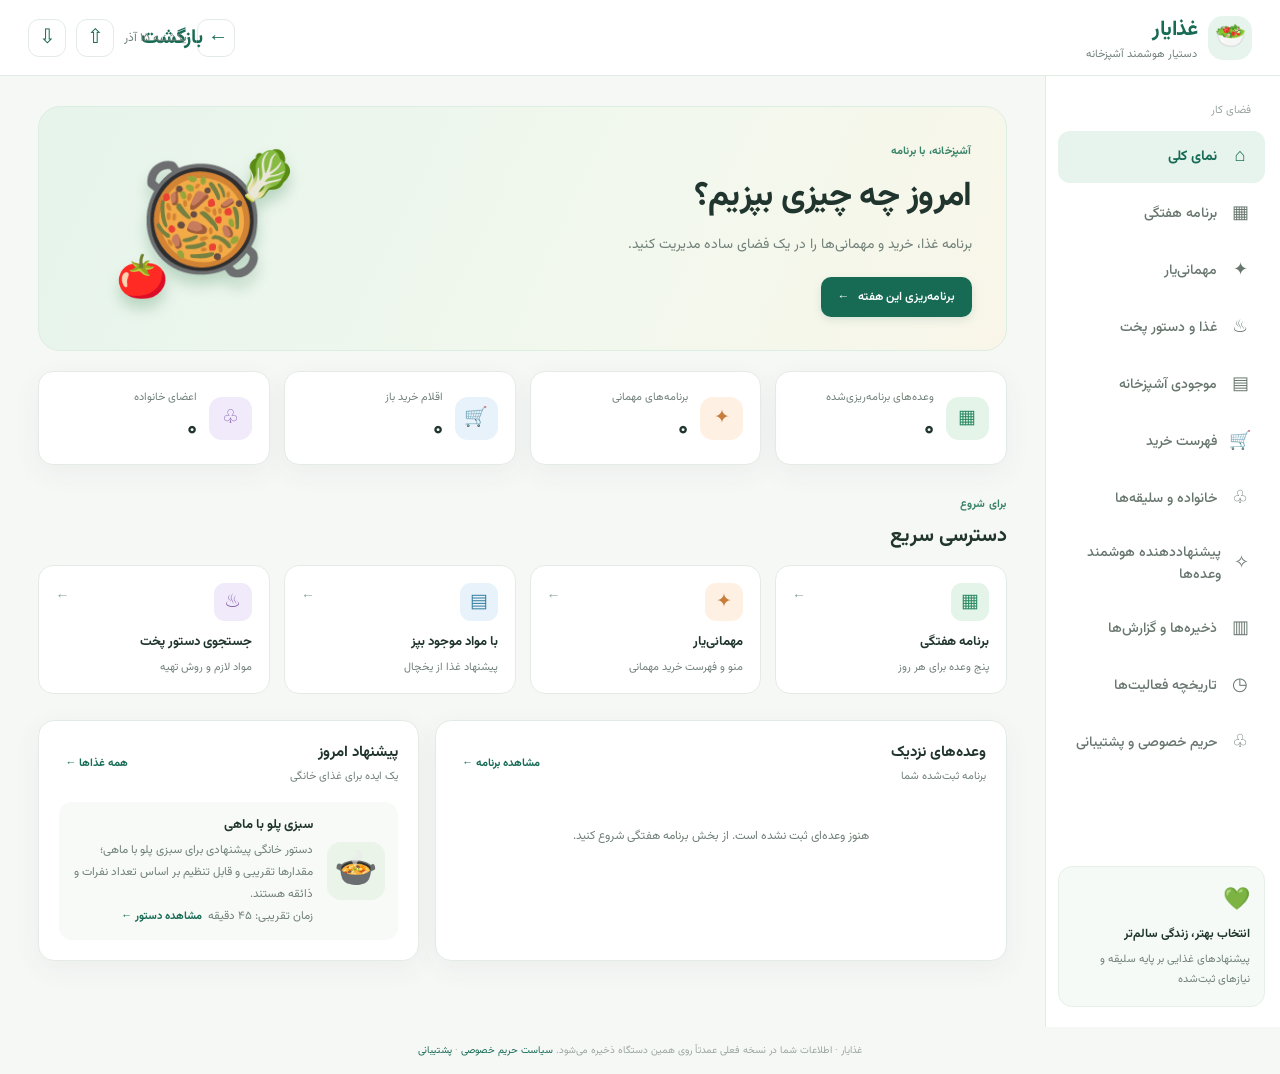
==== app/src/main/assets/www/index.html @ 35dca326 "Add files via upload" ====
<!doctype html>
<html lang="fa" dir="rtl">
<head>
<meta charset="utf-8"><meta name="viewport" content="width=device-width,initial-scale=1">
<meta name="theme-color" content="#176b55"><meta name="description" content="غذایار؛ برنامه‌ریزی غذا، خانواده و مهمانی">
<link rel="manifest" href="manifest.webmanifest"><link rel="icon" type="image/png" sizes="192x192" href="icon-192.png"><link rel="apple-touch-icon" href="apple-touch-icon.png"><link rel="stylesheet" href="src/styles.css">
<title>غذایار | دستیار برنامه‌ریزی غذا</title>
</head>
<body>
<header class="topbar"><a class="brand" href="#dashboard" aria-label="غذایار"><span class="brand-icon">🥗</span><span><b>غذایار</b><small>دستیار هوشمند آشپزخانه</small></span></a><div class="top-actions"><button class="icon-btn back-btn" id="appBackBtn" title="بازگشت" aria-label="بازگشت">← بازگشت</button><span id="todayLabel" class="today-label"></span><button class="icon-btn" id="backupBtn" title="پشتیبان‌گیری">⇧</button><button class="icon-btn" id="restoreBtn" title="بازیابی پشتیبان">⇩</button><input id="restoreFile" type="file" accept="application/json,.json" hidden></div></header>
<div class="app-shell"><aside class="sidebar"><div class="side-label">فضای کار</div><nav id="mainNav">
<button class="nav-item active" data-view="dashboard"><span>⌂</span> نمای کلی</button><button class="nav-item" data-view="weekly"><span>▦</span> برنامه هفتگی</button><button class="nav-item" data-view="party"><span>✦</span> مهمانی‌یار</button><button class="nav-item" data-view="recipes"><span>♨</span> غذا و دستور پخت</button><button class="nav-item" data-view="inventory"><span>▤</span> موجودی آشپزخانه</button><button class="nav-item" data-view="shopping"><span>🛒</span> فهرست خرید</button><button class="nav-item" data-view="family"><span>♧</span> خانواده و سلیقه‌ها</button><button class="nav-item" data-view="smartmenu"><span>✧</span> پیشنهاددهنده هوشمند وعده‌ها</button><button class="nav-item" data-view="reports"><span>▥</span> ذخیره‌ها و گزارش‌ها</button><button class="nav-item" data-view="history"><span>◷</span> تاریخچه فعالیت‌ها</button><button class="nav-item" data-view="privacy"><span>♧</span> حریم خصوصی و پشتیبانی</button>
</nav><div class="sidebar-note"><span>💚</span><b>انتخاب بهتر، زندگی سالم‌تر</b><small>پیشنهادهای غذایی بر پایه سلیقه و نیازهای ثبت‌شده</small></div></aside>
<main class="main-content">
<section class="view active" id="dashboard"><div class="hero"><div><span class="eyebrow">آشپزخانه، با برنامه</span><h1>امروز چه چیزی بپزیم؟</h1><p>برنامه غذا، خرید و مهمانی‌ها را در یک فضای ساده مدیریت کنید.</p><button class="primary-btn" data-goto="weekly">برنامه‌ریزی این هفته <span>←</span></button></div><div class="hero-art">🥘<span>🥬</span><i>🍅</i></div></div>
<div class="stats-grid"><article class="stat-card"><span class="stat-icon green">▦</span><div><small>وعده‌های برنامه‌ریزی‌شده</small><strong id="statMeals">۰</strong></div></article><article class="stat-card"><span class="stat-icon orange">✦</span><div><small>برنامه‌های مهمانی</small><strong id="statParties">۰</strong></div></article><article class="stat-card"><span class="stat-icon blue">🛒</span><div><small>اقلام خرید باز</small><strong id="statShopping">۰</strong></div></article><article class="stat-card"><span class="stat-icon purple">♧</span><div><small>اعضای خانواده</small><strong id="statFamily">۰</strong></div></article></div>
<div class="section-heading"><div><span class="eyebrow">برای شروع</span><h2>دسترسی سریع</h2></div></div><div class="quick-grid"><button class="quick-card" data-goto="weekly"><span class="quick-icon mint">▦</span><b>برنامه هفتگی</b><small>پنج وعده برای هر روز</small><span class="quick-arrow">←</span></button><button class="quick-card" data-goto="party"><span class="quick-icon peach">✦</span><b>مهمانی‌یار</b><small>منو و فهرست خرید مهمانی</small><span class="quick-arrow">←</span></button><button class="quick-card" data-goto="inventory"><span class="quick-icon sky">▤</span><b>با مواد موجود بپز</b><small>پیشنهاد غذا از یخچال</small><span class="quick-arrow">←</span></button><button class="quick-card" data-goto="recipes"><span class="quick-icon lavender">♨</span><b>جستجوی دستور پخت</b><small>مواد لازم و روش تهیه</small><span class="quick-arrow">←</span></button></div>
<div class="two-col"><div class="panel"><div class="panel-head"><div><h3>وعده‌های نزدیک</h3><small>برنامه ثبت‌شده شما</small></div><button class="text-btn" data-goto="weekly">مشاهده برنامه ←</button></div><div id="upcomingMeals" class="empty-state">هنوز وعده‌ای ثبت نشده است. از بخش برنامه هفتگی شروع کنید.</div></div><div class="panel"><div class="panel-head"><div><h3>پیشنهاد امروز</h3><small>یک ایده برای غذای خانگی</small></div><button class="text-btn" data-goto="recipes">همه غذاها ←</button></div><div id="dailySuggestion" class="suggestion-box"></div></div></div>
</section>
<section class="view" id="weekly"><div class="page-title"><div><span class="eyebrow">برنامه‌ریزی</span><h1>برنامه غذایی هفتگی</h1><p>برای هر روز، صبحانه، میان‌وعده‌ها، ناهار و شام را انتخاب کنید.</p></div><div class="title-actions"><button class="secondary-btn" id="weekToShoppingBtn">افزودن مواد برنامه به فهرست خرید</button><button class="secondary-btn" id="weekMissingToShoppingBtn">افزودن مواد کسری</button><button class="secondary-btn" id="copyWeekNextBtn">کپی به هفته بعد</button><button class="secondary-btn" id="shareWeekBtn">ارسال برنامه به خانواده</button><button class="secondary-btn danger-btn" id="clearWeekBtn">🗑️ حذف برنامه هفتگی</button><button class="primary-btn" id="saveWeekBtn">ذخیره برنامه</button></div></div><div class="toolbar"><label>هفته از تاریخ (شمسی) <input type="text" id="weekStart" inputmode="numeric" placeholder="۱۴۰۵/۰۸/۰۶"></label><label>پروفایل غذا <select id="weekProfile"><option value="all">همه اعضای خانواده</option></select></label><button class="secondary-btn" id="autoWeekBtn">برنامه‌ریزی این هفته ←</button><span class="hint">برای هر خانه روی «انتخاب غذا» بزنید.</span></div><div id="weekPlanner" class="week-grid"></div></section>
<section class="view" id="party"><div class="page-title"><div><span class="eyebrow">میزبانی بدون آشفتگی</span><h1>مهمانی‌یار</h1><p>جزئیات مهمانی را ثبت کنید، منو بسازید و فهرست خرید بگیرید.</p></div></div><div class="party-layout"><div class="panel form-panel"><h3>مشخصات مهمانی</h3><form id="partyForm" class="form-grid"><label>عنوان مهمانی<input id="partyName" placeholder="مثلاً دورهمی جمعه" required></label><label>تعداد مهمان<input id="guestCount" type="number" min="1" max="1000" value="8" required></label><label>تاریخ مهمانی (شمسی)<input id="partyDate" type="text" inputmode="numeric" placeholder="۱۴۰۵/۰۸/۰۶" required></label><label>وعده مهمانی<select id="partyMeal"><option>صبحانه</option><option>ناهار</option><option>شام</option><option>میان‌وعده</option></select></label><label>نوع مهمانی<select id="partyType"><option>خودمانی</option><option>رسمی</option><option>مراسم جشن</option><option>مراسم عزا</option><option>خانوادگی</option><option>مجلل و مفصل</option></select></label><label>سبک غذا<select id="partyStyle"><option>سنتی</option><option>رسمی</option><option>فست‌فودی</option><option>مجلل</option><option>ساده</option><option>حاضری</option><option>گیاهی</option></select></label><label>بودجه تقریبی (تومان)<input id="partyBudget" type="number" min="0" placeholder="اختیاری"></label><label>یادداشت یا محدودیت غذایی<select id="partyNotes"><option value="">بدون محدودیت خاص</option><option>حساسیت به مغزها</option><option>حساسیت به لبنیات</option><option>حساسیت به تخم‌مرغ</option><option>حساسیت به گلوتن</option><option>گیاه‌خواری</option><option>وگان</option><option>بدون گوشت قرمز</option><option>کم‌نمک / فشار خون</option><option>ملاحظات دیابت</option><option>غذای بدون تندی</option><option>محدودیت غذایی دیگر</option></select></label><div class="full-width form-actions"><button class="primary-btn" type="submit">ایجاد / به‌روزرسانی منو</button><button class="secondary-btn" type="button" id="clearPartyBtn">پاک‌کردن فرم</button></div></form><div class="guest-box"><div class="panel-head"><div><h3>غذاهای پیشنهادی</h3><small>پیشنهاد خودکار بر اساس تعداد، وعده، نوع و محدودیت مهمانی</small></div><button class="secondary-btn" type="button" id="suggestPartyMenuBtn">پیشنهاد منو</button></div><div id="partySuggestedMenu" class="suggestion-list">پس از ثبت مشخصات، منوی پیشنهادی را بسازید.</div><div class="panel-head"><div><h3>فهرست مهمان‌ها</h3><small>نام‌ها و یادداشت‌های مهمانان</small></div></div><form id="guestForm" class="inline-form guest-form"><input id="guestName" placeholder="نام مهمان" required><input id="guestNote" placeholder="یادداشت (اختیاری)"><select id="guestDiet" aria-label="محدودیت غذایی"><option value="">بدون محدودیت ثبت‌شده</option><option value="vegetarian">گیاه‌خوار</option><option value="vegan">وگان</option><option value="diabetes">دیابت / نیاز به کنترل قند</option><option value="low-salt">فشار خون / کم‌نمک</option><option value="dairy">حساسیت به لبنیات</option><option value="nuts">حساسیت به مغزها</option><option value="egg">حساسیت به تخم‌مرغ</option><option value="spicy">حساسیت به ادویه تند</option></select><button class="secondary-btn" type="submit">افزودن</button></form><div id="guestList" class="chip-list"></div><div id="guestDietWarnings" class="party-alerts" aria-live="polite"></div></div></div>
<div class="panel menu-panel"><div class="panel-head"><div><h3>منوی مهمانی</h3><small id="partyMenuSummary">ابتدا مشخصات مهمانی را ثبت کنید.</small></div><button class="secondary-btn" id="savePartyBtn">ذخیره مهمانی</button></div><div class="recipe-filters compact"><input id="partySearch" placeholder="جستجوی غذا..."><select id="partyCategory"><option value="all">همه دسته‌ها</option><option>غذای اصلی</option><option>صبحانه</option><option>سالاد و پیش‌غذا</option><option>دسر</option><option>نوشیدنی</option><option>میان‌وعده</option></select></div><div id="partyRecipeResults" class="mini-recipe-grid"></div><h3 class="subheading">غذاهای انتخاب‌شده</h3><div id="partyMenuList" class="selected-list empty-state">هنوز غذایی به منو اضافه نشده است.</div><div class="menu-actions"><button class="primary-btn" id="partyShoppingBtn">ساخت فهرست خرید</button><button class="secondary-btn" id="printPartyBtn">چاپ منو</button><button class="secondary-btn" id="sharePartyBtn">اشتراک‌گذاری / واتساپ</button><button class="secondary-btn" id="partyPrepPdfBtn">PDF تشریفات و زمان‌بندی</button></div></div></div><div class="party-extra-grid"><section class="panel"><div class="panel-head"><div><h3>پیش‌بینی مواد و هزینه</h3><small>مقدار مواد با تعداد مهمانان مقیاس می‌شود؛ برای برآورد هزینه، قیمت‌ها را در فهرست خرید وارد کنید.</small></div><button type="button" class="secondary-btn" id="refreshPartyEstimate">به‌روزرسانی</button></div><div id="partyEstimate" class="party-estimate"></div><p class="muted small-note">قیمت بازار به‌صورت خودکار دریافت نمی‌شود؛ جمع هزینه فقط از قیمت‌های ثبت‌شده در فهرست خرید محاسبه می‌شود.</p></section><section class="panel"><div class="panel-head"><div><h3>چک‌لیست ظروف و تدارکات</h3><small>تعداد پیشنهادی بر اساس تعداد مهمانان</small></div></div><div id="partyChecklist" class="party-checklist"></div><form id="partyTaskForm" class="inline-form"><input id="partyTaskName" placeholder="کار یا وسیله دیگر..."><input id="partyTaskWhen" placeholder="زمان (مثلاً روز قبل، ۱۸:۰۰)"><button class="secondary-btn" type="submit">افزودن کار</button></form><h4 class="timeline-title">زمان‌بندی آماده‌سازی</h4><div id="partyTimeline" class="party-checklist"></div></section></div><div class="panel"><div class="panel-head"><div><h3>مهمانی‌های ذخیره‌شده</h3><small>برای مرور مهمانی‌های قبلی</small></div></div><div id="savedParties" class="saved-list"></div></div></section>
<section class="view" id="recipes"><div class="page-title"><div><span class="eyebrow">کتابخانه غذاها</span><h1>غذا و دستور پخت</h1><p>غذا را جستجو کنید یا بر اساس سبک و نیاز غذایی فیلتر کنید.</p></div></div><div class="recipe-filters"><input id="recipeSearch" placeholder="نام غذا یا ماده اولیه..."><select id="recipeCategory"><option value="all">همه دسته‌ها</option><option>غذای اصلی</option><option>صبحانه</option><option>سالاد و پیش‌غذا</option><option>دسر</option><option>نوشیدنی</option><option>میان‌وعده</option></select><select id="dietFilter"><option value="all">همه نیازهای غذایی</option><option value="vegetarian">گیاه‌خواری</option><option value="vegan">وگان</option><option value="raw">خام‌خواری</option><option value="diabetes">مناسب‌تر برای دیابت*</option><option value="pressure">کم‌نمک*</option><option value="heart">قلب‌دوست*</option><option value="sport">ورزشکار</option><option value="organic">ارگانیک/خانگی</option></select><select id="timeFilter"><option value="all">هر زمان آماده‌سازی</option><option value="quick">زیر ۳۰ دقیقه</option><option value="medium">۳۰ تا ۶۰ دقیقه</option></select></div><p class="disclaimer">* این برچسب‌ها راهنمای عمومی‌اند، نه توصیه درمانی. ترکیبات و مقدار مصرف باید با نظر متخصص و شرایط فرد تطبیق داده شود.</p><div id="recipeGrid" class="recipe-grid"></div></section>
<section class="view" id="inventory"><div class="page-title"><div><span class="eyebrow">مواد در دسترس · کاهش دورریز</span><h1>موجودی آشپزخانه</h1><p>محل نگهداری، مقدار و تاریخ خرید و انقضا را ثبت کنید تا غذاهای مناسب بر اساس موجودی شما پیشنهاد شوند.</p></div></div><div id="inventoryExpiryAlerts" class="inventory-alerts" aria-live="polite"></div><div class="two-col inventory-layout"><div class="panel"><h3>ثبت ماده غذایی</h3><form id="inventoryForm" class="form-grid inventory-form"><label>نام ماده غذایی<input id="ingredientName" placeholder="مثلاً گوجه‌فرنگی" required></label><label>گروه<select id="ingredientGroup"><option>سبزیجات</option><option>حبوبات</option><option>لبنیات</option><option>پروتئین</option><option>غلات</option><option>میوه</option><option>چاشنی</option><option>سایر</option></select></label><label>محل نگهداری<select id="ingredientLocation"><option>یخچال</option><option>فریزر</option><option selected>کابینت و انباری</option></select></label><label>مقدار / واحد<input id="ingredientQty" placeholder="مثلاً ۵۰۰ گرم"></label><label>تاریخ خرید (اختیاری)<input id="ingredientPurchaseDate" type="text" inputmode="numeric" placeholder="۱۴۰۵/۰۸/۰۶" autocomplete="off"></label><label>تاریخ انقضا (اختیاری)<input id="ingredientExpiryDate" type="text" inputmode="numeric" placeholder="۱۴۰۵/۰۸/۰۶" autocomplete="off"></label><div class="full-width form-actions"><button class="primary-btn" type="submit">افزودن به موجودی</button></div></form><div class="quick-add-wrap inventory-quick-add"><b>افزودن سریع مواد پرمصرف</b><p class="muted">برای ثبت اقلام رایج، فقط یک بار لمس کنید.</p><div id="inventoryQuickAdd" class="quick-add-list"><button type="button" data-inventory-quick="پیاز">🧅 پیاز</button><button type="button" data-inventory-quick="سیب‌زمینی">🥔 سیب‌زمینی</button><button type="button" data-inventory-quick="برنج">🍚 برنج</button><button type="button" data-inventory-quick="روغن">🫒 روغن</button><button type="button" data-inventory-quick="نمک">🧂 نمک</button><button type="button" data-inventory-quick="تخم‌مرغ">🥚 تخم‌مرغ</button><button type="button" data-inventory-quick="شیر">🥛 شیر</button><button type="button" data-inventory-quick="زعفران">🌼 زعفران</button></div></div><div id="inventoryList" class="inventory-list"></div></div><div class="panel"><div class="panel-head"><div><h3>غذاهای قابل تهیه</h3><small>درصد تطابق بر اساس مواد ثبت‌شده در موجودی</small></div></div><button id="suggestFromInventory" class="secondary-btn full-button">پیدا کردن غذاهای پیشنهادی</button><div id="inventorySuggestions" class="suggestion-list empty-state">مواد موجود را ثبت کنید و دکمه بالا را بزنید تا غذاهای قابل تهیه و مواد کسری نمایش داده شوند.</div></div></div></section><section class="view" id="shopping"><div class="page-title"><div><span class="eyebrow">خرید هوشمند</span><h1>فهرست خرید</h1><p>اقلام موردنیاز را ثبت، تیک بزنید یا از برنامه و مهمانی به این فهرست اضافه کنید.</p></div><div class="title-actions"><button class="secondary-btn" id="exportShoppingBtn">خروجی CSV</button><button class="secondary-btn" id="copyShoppingBtn">کپی متن فهرست</button><button class="secondary-btn" id="shareShoppingBtn">ارسال / اشتراک‌گذاری</button><button class="secondary-btn" id="clearCheckedBtn">حذف خریدشده‌ها</button><button class="primary-btn" id="printShoppingBtn">فهرست خرید برای چاپ</button></div></div><div class="panel"><form id="shoppingForm" class="shopping-add"><input id="shoppingItem" placeholder="نام قلم خرید" required><input id="shoppingQty" placeholder="مقدار پیشنهادی / دلخواه"><select id="shoppingCategory"><option value="auto">دسته‌بندی خودکار</option><option value="میوه‌جات و صیفی‌جات">🥦 میوه‌جات و صیفی‌جات</option><option value="پروتئینی و گوشت">🥩 پروتئینی و گوشت</option><option value="خواربار و حبوبات">🌾 خواربار و حبوبات</option><option value="لبنیات و سوپرمارکتی">🥛 لبنیات و سوپرمارکتی</option><option value="ادویه‌جات و معطرات">👑 ادویه‌جات و معطرات</option><option value="نان و شیرینی">نان و شیرینی</option><option value="سایر">سایر</option></select><input id="shoppingPrice" type="number" min="0" step="1000" inputmode="numeric" placeholder="هزینه تقریبی (تومان)"><button class="primary-btn" type="submit">افزودن به فهرست</button></form><div class="quick-add-wrap"><b>افزودن سریع اقلام پرمصرف</b><p class="muted">مقدارهای پیشنهادی تقریبی و بر اساس تعداد اعضای ثبت‌شده خانواده‌اند؛ قبل از خرید قابل ویرایش هستند.</p><div id="quickEssentials" class="quick-add-list"><button type="button" data-quick-item="نان">➕ نان</button><button type="button" data-quick-item="شیر">➕ شیر</button><button type="button" data-quick-item="تخم‌مرغ">➕ تخم‌مرغ</button><button type="button" data-quick-item="پیاز">➕ پیاز</button><button type="button" data-quick-item="سیب‌زمینی">➕ سیب‌زمینی</button><button type="button" data-quick-item="رب گوجه‌فرنگی">➕ رب گوجه</button><button type="button" data-quick-item="زعفران زر گل سپهران">➕ زعفران</button></div></div><div class="shopping-filters"><label>دسته‌بندی<select id="shoppingCategoryFilter"><option value="all">همه دسته‌ها</option><option value="میوه‌جات و صیفی‌جات">میوه‌جات و صیفی‌جات</option><option value="پروتئینی و گوشت">پروتئینی و گوشت</option><option value="خواربار و حبوبات">خواربار و حبوبات</option><option value="لبنیات و سوپرمارکتی">لبنیات و سوپرمارکتی</option><option value="ادویه‌جات و معطرات">ادویه‌جات و معطرات</option><option value="نان و شیرینی">نان و شیرینی</option><option value="سایر">سایر</option></select></label><label>منبع افزودن<select id="shoppingSourceFilter"><option value="all">همه منابع</option><option value="weekly">برنامه هفتگی</option><option value="party">مهمانی‌یار</option><option value="manual">دستی</option><option value="recipe">دستور پخت</option><option value="quick">افزودن سریع</option></select></label></div><div class="shopping-progress"><span id="shoppingProgressText">۰ از ۰ قلم خریداری شده</span><div class="progress-track"><div id="shoppingProgressBar"></div></div></div><div class="shopping-cost-summary">مجموع هزینه تقریبی: <strong id="shoppingTotalCost">۰ تومان</strong><small>هزینه هر قلم را می‌توانید در خود فهرست وارد یا اصلاح کنید.</small></div><div id="shoppingList" class="shopping-list empty-state">فهرست خرید شما خالی است.</div></div></section>
<section class="view" id="family"><div class="page-title"><div><span class="eyebrow">پیشنهاد متناسب با اعضا</span><h1>خانواده و سلیقه‌ها</h1><p>اعضای خانواده، سن، جنسیت، نیازهای غذایی و غذاهای موردعلاقه را ثبت کنید.</p></div><button class="primary-btn" data-goto="smartmenu">✧ پیشنهاددهنده هوشمند وعده‌ها</button></div><div class="two-col"><div class="panel"><h3>افزودن عضو خانواده</h3><form id="familyForm" class="form-grid"><label>نام عضو<input id="memberName" required placeholder="نام"></label><label>سن (سال)<input id="memberAge" type="number" min="0" max="120" required></label><label>جنسیت<select id="memberGender"><option>ترجیح می‌دهم نگویم</option><option>خانم</option><option>آقا</option><option>دیگر</option></select></label><label>وضعیت سلامت<select id="memberHealth"><option>عادی</option><option>دیابت</option><option>فشار خون بالا</option><option>بیماری قلبی</option><option>سالمند</option><option>نیازمند رژیم خاص</option></select></label><label>الگوی غذایی<select id="memberDiet"><option value="all">همه‌چیزخوار</option><option value="vegetarian">گیاه‌خوار</option><option value="vegan">وگان</option><option value="raw">خام‌خوار</option><option value="low-salt">کم‌نمک</option></select></label><label>سطح فعالیت<select id="memberActivity"><option>معمولی</option><option>کم‌تحرک</option><option>ورزشکار</option></select></label><label>هدف تغذیه‌ای / رژیمی<select id="memberGoal"><option value="maintain">تثبیت وزن و حفظ سلامت عمومی</option><option value="gain">افزایش وزن / عضله‌سازی</option><option value="loss">کاهش وزن / چربی‌سوزی</option><option value="glucose">کنترل قند خون / انسولین</option><option value="plant">الگوی گیاهی متنوع</option></select></label><label>طبع و مزاج‌شناسی<select id="memberTemperament"><option value="unspecified">مشخص نشده</option><option>گرم و خشک (صفراوی)</option><option>گرم و تر (دموی)</option><option>سرد و تر (بلغمی)</option><option>سرد و خشک (سوداوی)</option></select></label><label class="full-width">ترجیح بافت و سبک غذا<select id="memberTexture"><option value="any">همه سبک‌ها</option><option>برنجی و نانی سنتی (خورشت‌ها، پلوها، کباب‌ها)</option><option>سوپ‌ها، آش‌ها و غذاهای آبکی/پوتی</option><option>فست‌فودهای خانگی و سالم</option><option>غذاهای سبک، سالادها و پیش‌غذاهای سرد</option><option>خوراک‌های بخارپز و کم‌روغن</option></select></label><label class="full-width">وعده محبوب روزانه<select id="memberFavoriteMeal"><option value="any">بدون ترجیح مشخص</option><option>صبحانه مفصل</option><option>ناهار گرم</option><option>شام سبک</option><option>میان‌وعده و مقوی‌جات عصرانه</option></select></label><label class="full-width">غذاهای موردعلاقه<input id="memberLikes" placeholder="مثلاً عدس‌پلو، سوپ، سالاد (با ویرگول جدا کنید)"></label><label class="full-width">حساسیت یا غذاهای نامطلوب<input id="memberAvoid" placeholder="مثلاً بادام‌زمینی، قارچ"></label><div class="full-width"><button class="primary-btn" type="submit">ذخیره عضو خانواده</button></div></form></div><div class="panel"><div class="panel-head"><div><h3>اعضای ثبت‌شده</h3><small>اطلاعات فقط روی همین دستگاه ذخیره می‌شود.</small></div></div><div id="familyList" class="family-list empty-state">هنوز عضوی ثبت نشده است.</div></div></div><div class="panel health-note"><b>یادآوری سلامت</b><p>پیشنهادها عمومی‌اند و جایگزین نظر پزشک یا متخصص تغذیه نیستند. برای کودکان، سالمندان و افراد مبتلا به دیابت، فشار خون یا بیماری قلبی، محدودیت‌ها و مقدار غذا باید با شرایط فردی و توصیه درمانگر هماهنگ شود. «طبع» در این برنامه یک ترجیح سنتی است و معیار پزشکی اثبات‌شده محسوب نمی‌شود.</p></div></section>
<section class="view" id="smartmenu"><div class="page-title"><div><span class="eyebrow">Smart Menu Recommendations</span><h1>پیشنهاددهنده هوشمند وعده‌ها</h1><p>پیشنهادهای اولیه بر پایه سن، هدف، سلیقه، سبک غذا و وضعیت ثبت‌شده اعضای خانواده.</p></div></div><div class="panel"><div class="form-grid"><label>عضو خانواده<select id="smartMember"><option value="all">همه اعضای خانواده</option></select></label><label>نوع پیشنهاد<select id="smartAudience"><option value="personal">متناسب با عضو انتخاب‌شده</option><option value="child">کودکان و دانش‌آموزان</option><option value="elderly">سالمندان</option><option value="health">غذاهای سبک و کم‌نمک</option><option value="sport">ورزشکاران و پروتئین بیشتر</option></select></label><div class="full-width"><button id="generateSmartMenu" class="primary-btn">ساخت پیشنهادها</button></div></div></div><div id="smartMenuResults" class="panel suggestion-list"><p class="muted">یک عضو خانواده انتخاب کنید یا نوع پیشنهاد را تغییر دهید.</p></div><div id="smartMenuNotes" class="panel health-note"><b>نکته ایمنی</b><p>این پیشنهاددهنده تشخیص یا درمان ارائه نمی‌کند. برای رژیم درمانی، حساسیت غذایی یا بیماری زمینه‌ای، دستور پزشک/متخصص تغذیه را مقدم بدانید.</p></div></section>
<section class="view" id="reports"><div class="page-title"><div><span class="eyebrow">آرشیو شخصی</span><h1>ذخیره‌ها و گزارش‌ها</h1><p>برنامه‌ها، مهمانی‌ها و فهرست‌های قبلی را بر اساس تاریخ مرور کنید.</p></div><div class="title-actions"><button class="secondary-btn" id="refreshReportsBtn">به‌روزرسانی گزارش</button><button class="secondary-btn" id="exportAllBtn">خروجی اطلاعات CSV</button></div></div><div class="toolbar"><label>از تاریخ شمسی <input id="reportFrom" type="text" inputmode="numeric" placeholder="۱۴۰۵/۰۸/۰۶" aria-label="از تاریخ شمسی"></label><label>تا تاریخ شمسی <input id="reportTo" type="text" inputmode="numeric" placeholder="۱۴۰۵/۰۸/۳۰" aria-label="تا تاریخ شمسی"></label><label>نوع گزارش<select id="reportType"><option value="all">همه موارد</option><option value="party">مهمانی‌ها</option><option value="week">برنامه‌های هفتگی</option><option value="shopping">فهرست خرید</option></select></label><button class="primary-btn" id="applyReportFilter">اعمال فیلتر</button></div><div class="stats-grid report-stats"><article class="stat-card"><span class="stat-icon orange">✦</span><div><small>مهمانی‌های ذخیره‌شده</small><strong id="reportPartyCount">۰</strong></div></article><article class="stat-card"><span class="stat-icon green">▦</span><div><small>برنامه‌های هفتگی</small><strong id="reportWeekCount">۰</strong></div></article><article class="stat-card"><span class="stat-icon blue">🛒</span><div><small>اقلام فهرست خرید</small><strong id="reportShoppingCount">۰</strong></div></article></div><div id="reportResults" class="report-results"></div></section>
<section class="view" id="history"><div class="page-title"><div><span class="eyebrow">آرشیو فعالیت‌ها</span><h1>تاریخچه فعالیت‌ها</h1><p>برنامه‌های هفتگی ذخیره‌شده، سوابق مهمانی‌ها و خلاصه تغذیه خانواده را مرور کنید.</p></div><button class="secondary-btn" id="refreshHistoryBtn">به‌روزرسانی تاریخچه</button></div>
<div class="panel history-panel"><div class="panel-head"><div><h2>📦 آرشیو برنامه‌های هفتگی</h2><small>تاریخ شمسی، تعداد وعده‌ها، مشاهده جزئیات، بازیابی، ویرایش یا حذف</small></div><span class="history-count" id="historyWeekCount">۰ برنامه</span></div><div id="historyWeekArchive" class="history-list"></div></div>
<div class="panel history-panel"><div class="panel-head"><div><h2>🎉 آرشیو تاریخچه مهمانی‌ها</h2><small>جستجو بر اساس عنوان یا تاریخ و فیلتر نوع مهمانی</small></div><span class="history-count" id="historyPartyCount">۰ مهمانی</span></div><div class="toolbar history-filters"><label>جستجوی عنوان یا تاریخ شمسی<input id="historyPartySearch" placeholder="مثلاً ۱۰/۱۰/۱۴۰۴ یا تولد"></label><label>نوع مهمانی<select id="historyPartyType"><option value="all">همه انواع</option><option>خودمانی</option><option>رسمی</option><option>مراسم جشن</option><option>مراسم عزا</option><option>خانوادگی</option><option>مجلل و مفصل</option></select></label></div><div id="historyPartyArchive" class="history-list"></div></div>
<div class="panel history-panel"><div class="panel-head"><div><h2>📊 خلاصه تغذیه ماهانه</h2><small id="nutritionPeriodLabel">بر اساس برنامه‌ها و مهمانی‌های ثبت‌شده در ماه گذشته</small></div><button class="secondary-btn" id="refreshNutritionBtn">محاسبه مجدد</button></div><div id="monthlyNutritionSummary" class="nutrition-summary"></div><p class="muted small-note">این آمار فقط از اطلاعات ثبت‌شده در برنامه و رسپی‌ها محاسبه می‌شود؛ نشانگر «سالم» یا «ارگانیک» فقط در صورت وجود برچسب یا نشانه روشن در داده‌ها شمارش می‌شود و تأیید آزمایشگاهی نیست.</p></div></section>
<section class="view" id="privacy"><div class="page-title"><div><span class="eyebrow">شفافیت و پشتیبانی</span><h1>حریم خصوصی و پشتیبانی غذایار</h1><p>اطلاعات و شیوه تماس با تیم پشتیبانی</p></div></div><div class="panel privacy-document"><div class="privacy-updated">آخرین به‌روزرسانی: ۶ آبان ۱۴۰۵</div><h2>سیاست حریم خصوصی</h2><p>غذایار برای برنامه‌ریزی غذا، مدیریت آشپزخانه، فهرست خرید و سازمان‌دهی مهمانی‌ها طراحی شده است. حفظ حریم خصوصی کاربران برای ما اهمیت دارد.</p><h3>۱. اطلاعات ذخیره‌شده</h3><p>در نسخه فعلی، اطلاعاتی که وارد می‌کنید مانند برنامه‌های غذایی، فهرست خرید، اطلاعات خانواده و مهمانی‌ها عمدتاً در حافظه محلی مرورگر یا فضای ذخیره‌سازی برنامه روی همان دستگاه نگهداری می‌شوند. حذف داده‌های برنامه یا پاک‌کردن فضای ذخیره‌سازی دستگاه ممکن است باعث از دست رفتن این اطلاعات شود؛ بنابراین از قابلیت پشتیبان‌گیری استفاده کنید.</p><h3>۲. جمع‌آوری و ارسال اطلاعات</h3><p>این نسخه به‌طور پیش‌فرض برای ذخیره‌سازی محلی به حساب کاربری یا سرور ابری نیاز ندارد. اگر خودتان اطلاعات را از طریق قابلیت اشتراک‌گذاری ارسال کنید، محتوای انتخاب‌شده به برنامه‌ای که انتخاب می‌کنید منتقل می‌شود و تابع سیاست حریم خصوصی همان سرویس خواهد بود.</p><h3>۳. اطلاعات حساس و توصیه‌های غذایی</h3><p>در صورت ثبت ترجیحات یا محدودیت‌های غذایی اعضای خانواده، این اطلاعات را با دقت نگهداری کنید و در دستگاه‌های مشترک از دسترسی افراد غیرمجاز جلوگیری کنید. پیشنهادهای غذایی برنامه جایگزین توصیه پزشک یا متخصص تغذیه نیستند.</p><h3>۴. امنیت و پشتیبان‌گیری</h3><p>مسئولیت محافظت از دستگاه و نگهداری امن فایل‌های پشتیبان بر عهده کاربر است. پیش از اشتراک‌گذاری گزارش، اطلاعات شخصی موجود در آن را بررسی کنید.</p><h3>۵. تغییرات سیاست</h3><p>با اضافه‌شدن امکاناتی مانند حساب کاربری، همگام‌سازی ابری یا پرداخت، این سیاست به‌روزرسانی می‌شود و نحوه استفاده از داده‌ها و سرویس‌های مرتبط توضیح داده خواهد شد.</p><h2>تماس با پشتیبانی</h2><p>برای گزارش خطا، پیشنهاد یا پرسش درباره غذایار با ایمیل زیر تماس بگیرید:</p><p class="support-email"><a href="mailto:esmlotfi@gmail.com">esmlotfi@gmail.com</a></p><p class="muted">لطفاً در ایمیل خود نسخه برنامه، مدل دستگاه و شرح مشکل را بنویسید. از ارسال اطلاعات شخصی غیرضروری خودداری کنید.</p></div></section>
</main></div><div id="toast" class="toast" role="status" aria-live="polite"></div><dialog id="recipeDialog" class="recipe-dialog"><button class="dialog-close" id="closeRecipeDialog" aria-label="بستن">×</button><div id="recipeDialogContent"></div></dialog><footer>غذایار · اطلاعات شما در نسخه فعلی عمدتاً روی همین دستگاه ذخیره می‌شود. <a href="#privacy" id="footerPrivacyLink">سیاست حریم خصوصی</a> · <a href="mailto:esmlotfi@gmail.com">پشتیبانی</a></footer><script src="src/app.js"></script>
</body></html>
---- app/src/main/assets/www/src/styles.css ----
@import url('https://fonts.googleapis.com/css2?family=Vazirmatn:wght@400;500;600;700;800&display=swap');
:root{--green:#176b55;--green-dark:#105441;--green-soft:#e6f4ed;--ink:#20352e;--muted:#718079;--line:#e4ebe6;--bg:#f6f8f6;--white:#fff;--orange:#c67a32;--shadow:0 8px 28px rgba(32,67,51,.055)}.complementary-note{border:1px solid #e8d7a8;background:#fff9e9;border-radius:11px;padding:13px;margin-top:12px;color:#705a2e}.complementary-note p{font-size:11px;line-height:2;margin:7px 0 0}.suggestion-list>h3{margin:0 0 8px}.suggestion-list>.muted{font-size:11px;line-height:1.9}
*{box-sizing:border-box}body{margin:0;background:var(--bg);color:var(--ink);font-family:Vazirmatn,Tahoma,sans-serif;font-size:14px}button,input,select,textarea{font:inherit}button{cursor:pointer}button:focus-visible,input:focus-visible,select:focus-visible{outline:3px solid #a7d8bf;outline-offset:2px}.topbar{height:76px;background:#fff;border-bottom:1px solid var(--line);display:flex;align-items:center;justify-content:space-between;padding:0 28px;position:sticky;top:0;z-index:10}.brand{display:flex;align-items:center;gap:11px;color:inherit;text-decoration:none}.brand-icon{display:grid;place-items:center;width:44px;height:44px;border-radius:15px;background:var(--green-soft);font-size:25px}.brand b{display:block;font-size:21px;color:var(--green);letter-spacing:-.5px}.brand small{display:block;color:var(--muted);font-size:11px}.top-actions{display:flex;align-items:center;gap:10px}.today-label{color:var(--muted);font-size:12px}.icon-btn{border:1px solid var(--line);background:#fff;border-radius:11px;width:38px;height:38px;color:var(--green);font-size:20px}.app-shell{display:grid;grid-template-columns:235px minmax(0,1fr);max-width:1600px;margin:auto;min-height:calc(100vh - 120px)}.sidebar{padding:26px 15px 20px 12px;border-left:1px solid var(--line);background:#fff;display:flex;flex-direction:column}.side-label{font-size:11px;color:#9aa69f;padding:0 14px 12px}.sidebar nav{display:grid;gap:5px}.nav-item{display:flex;align-items:center;gap:12px;border:0;background:transparent;color:#68776f;text-align:right;padding:12px 14px;border-radius:12px;font-weight:500;transition:.15s}.nav-item span{width:22px;text-align:center;font-size:18px}.nav-item:hover{background:#f4f8f5;color:var(--green)}.nav-item.active{background:var(--green-soft);color:var(--green);font-weight:700}.sidebar-note{margin-top:auto;padding:16px 14px;background:#f5faf6;border:1px solid #e5f0e8;border-radius:14px;display:grid;gap:7px}.sidebar-note>span{font-size:22px}.sidebar-note b{font-size:12px}.sidebar-note small{color:var(--muted);font-size:11px;line-height:1.8}.main-content{padding:30px clamp(16px,3vw,42px);min-width:0}.view{display:none;animation:fade .2s ease}.view.active{display:block}@keyframes fade{from{opacity:.5;transform:translateY(3px)}to{opacity:1;transform:none}}.hero{min-height:245px;background:linear-gradient(115deg,#e6f4eb,#f2f8ee 60%,#f9f6e9);border:1px solid #dceee1;border-radius:22px;padding:30px 34px;display:flex;justify-content:space-between;align-items:center;overflow:hidden;position:relative}.eyebrow{font-size:11px;font-weight:700;color:#398469;letter-spacing:.2px}.hero h1{font-size:clamp(25px,3vw,34px);margin:8px 0 9px;letter-spacing:-.7px}.hero p,.page-title p{color:var(--muted);margin:0 0 19px;line-height:1.9}.hero-art{font-size:105px;position:relative;margin-left:7%;filter:drop-shadow(0 10px 7px #bad5c2)}.hero-art span{font-size:48px;position:absolute;top:-4px;right:-30px}.hero-art i{font-style:normal;font-size:42px;position:absolute;bottom:-3px;left:-20px}.primary-btn,.secondary-btn{border-radius:10px;padding:10px 16px;border:1px solid transparent;font-weight:600;font-size:12px;display:inline-flex;gap:8px;align-items:center;justify-content:center;white-space:nowrap}.primary-btn{background:var(--green);color:#fff;box-shadow:0 3px 8px #176b5522}.primary-btn:hover{background:var(--green-dark)}.secondary-btn{background:#fff;border-color:#dce7df;color:var(--green)}.secondary-btn:hover{background:#f3f8f4}.text-btn{border:0;background:transparent;color:var(--green);font-size:11px;font-weight:700}.stats-grid{display:grid;grid-template-columns:repeat(4,minmax(0,1fr));gap:14px;margin:20px 0 28px}.stat-card{background:#fff;border:1px solid var(--line);border-radius:15px;padding:17px;display:flex;align-items:center;gap:12px;box-shadow:var(--shadow)}.stat-icon{width:43px;height:43px;border-radius:13px;display:grid;place-items:center;font-size:19px;flex-shrink:0}.green,.mint{background:#e4f4e9;color:#2b8a62}.orange,.peach{background:#fff0e4;color:#c87d3a}.blue,.sky{background:#e7f2fa;color:#3b82a3}.purple,.lavender{background:#f0eafa;color:#8662af}.stat-card small{display:block;font-size:11px;color:var(--muted);margin-bottom:5px}.stat-card strong{font-size:23px}.section-heading{display:flex;align-items:end;justify-content:space-between;margin:0 0 13px}.section-heading h2{font-size:20px;margin:5px 0 0}.quick-grid{display:grid;grid-template-columns:repeat(4,minmax(0,1fr));gap:14px;margin-bottom:26px}.quick-card{position:relative;text-align:right;background:#fff;border:1px solid var(--line);border-radius:15px;padding:17px;display:grid;gap:7px;color:var(--ink);transition:.18s}.quick-card:hover{transform:translateY(-2px);box-shadow:var(--shadow);border-color:#c6e2d1}.quick-icon{width:38px;height:38px;display:grid;place-items:center;border-radius:11px;font-size:19px;margin-bottom:4px}.quick-card b{font-size:13px}.quick-card small{font-size:11px;color:var(--muted)}.quick-arrow{position:absolute;left:16px;top:20px;color:#8aa596}.two-col{display:grid;grid-template-columns:1.2fr .8fr;gap:16px;margin-bottom:18px}.panel{background:#fff;border:1px solid var(--line);border-radius:16px;padding:20px;min-width:0;margin-bottom:18px;box-shadow:var(--shadow)}.panel h3{font-size:15px;margin:0}.panel-head{display:flex;align-items:center;justify-content:space-between;gap:12px;margin-bottom:17px}.panel-head small{display:block;color:var(--muted);font-size:11px;margin-top:4px}.empty-state{padding:22px 12px;text-align:center;color:var(--muted);font-size:12px;line-height:2}.suggestion-box{display:flex;align-items:center;gap:14px;padding:13px;background:#f7faf7;border-radius:13px}.food-emoji{font-size:35px;display:grid;place-items:center;width:58px;height:58px;border-radius:14px;background:#eaf4e8;flex-shrink:0}.suggestion-box b{display:block;font-size:13px;margin-bottom:4px}.suggestion-box small{color:var(--muted);line-height:1.7}.page-title{display:flex;justify-content:space-between;align-items:center;gap:16px;margin-bottom:24px}.page-title h1{font-size:27px;margin:6px 0 7px;letter-spacing:-.4px}.page-title p{font-size:12px;margin:0}.title-actions{display:flex;gap:8px;flex-wrap:wrap}.toolbar{display:flex;align-items:end;gap:12px;flex-wrap:wrap;background:#fff;padding:14px 16px;border:1px solid var(--line);border-radius:14px;margin-bottom:17px}.toolbar label,.form-grid label{display:grid;gap:7px;color:#65756c;font-size:11px;min-width:140px}.toolbar input,.toolbar select,.form-grid input,.form-grid select,.inline-form input,.inline-form select,.shopping-add input,.shopping-add select,.recipe-filters input,.recipe-filters select{width:100%;min-width:0;background:#fff;border:1px solid #dfe8e2;border-radius:9px;padding:10px 11px;color:var(--ink);outline:none}.toolbar input:focus,.toolbar select:focus,.form-grid input:focus,.form-grid select:focus,.inline-form input:focus,.shopping-add input:focus,.recipe-filters input:focus,.recipe-filters select:focus{border-color:#7fbaa0}.hint{font-size:11px;color:var(--muted);margin-right:auto}.week-grid{display:grid;grid-template-columns:repeat(2,minmax(0,1fr));gap:13px}.day-card{background:#fff;border:1px solid var(--line);border-radius:14px;overflow:hidden}.day-head{background:#f3f8f4;padding:12px 15px;display:flex;align-items:center;justify-content:space-between;font-weight:700;color:var(--green)}.day-head small{font-weight:400;color:var(--muted);font-size:10px}.meal-row{display:grid;grid-template-columns:84px minmax(0,1fr);align-items:center;gap:9px;padding:10px 13px;border-top:1px solid #eff3f0}.meal-row label{font-size:11px;color:var(--muted)}.meal-pick{width:100%;text-align:right;background:#fff;border:1px dashed #d6e4da;border-radius:8px;padding:9px 10px;color:#809087;font-size:11px}.meal-pick.filled{border-style:solid;border-color:#d3e9db;background:#f4faf5;color:var(--green);font-weight:600}.party-layout{display:grid;grid-template-columns:minmax(0,1fr) minmax(0,1.05fr);gap:17px;align-items:start}.form-panel h3{margin-bottom:18px}.form-grid{display:grid;grid-template-columns:repeat(2,minmax(0,1fr));gap:13px}.form-grid .full-width{grid-column:1/-1}.form-actions{display:flex;gap:8px}.guest-box{margin-top:23px;padding-top:18px;border-top:1px solid var(--line)}.inline-form{display:flex;gap:8px;align-items:center;flex-wrap:wrap}.inline-form input{flex:1 1 100px}.chip-list{display:flex;flex-wrap:wrap;gap:8px;margin-top:12px}.guest-chip{display:flex;align-items:center;gap:8px;border-radius:9px;padding:7px 9px;background:#f3f7f4;font-size:11px}.guest-chip button{border:0;background:transparent;color:#a35a4e}.recipe-filters{display:grid;grid-template-columns:minmax(180px,1fr) repeat(3,minmax(130px,.5fr));gap:10px;margin-bottom:15px}.recipe-filters.compact{grid-template-columns:1fr 1fr}.mini-recipe-grid{display:grid;grid-template-columns:repeat(2,minmax(0,1fr));gap:9px;max-height:340px;overflow:auto}.mini-recipe{border:1px solid var(--line);border-radius:11px;padding:11px;display:flex;align-items:center;gap:9px}.mini-recipe .food-emoji{width:38px;height:38px;font-size:24px}.mini-recipe b{font-size:11px;display:block}.mini-recipe small{color:var(--muted);font-size:10px}.mini-recipe button{margin-right:auto;border:0;background:var(--green-soft);color:var(--green);border-radius:7px;padding:5px 9px}.subheading{font-size:13px;margin:20px 0 10px}.selected-item{display:flex;justify-content:space-between;gap:10px;align-items:center;padding:9px 0;border-bottom:1px solid #eff2ef;font-size:12px}.selected-item button{border:0;background:#fff0ed;color:#a95145;border-radius:7px;padding:5px 8px}.menu-actions{display:flex;gap:8px;flex-wrap:wrap;margin-top:14px}.saved-list{display:grid;gap:8px}.saved-row{display:flex;justify-content:space-between;gap:12px;align-items:center;padding:12px;border:1px solid var(--line);border-radius:11px}.saved-row b{display:block;font-size:12px}.saved-row small{color:var(--muted);font-size:10px}.saved-row button{border:1px solid var(--line);background:#fff;border-radius:8px;padding:7px 9px;color:var(--green);font-size:11px}.recipe-grid{display:grid;grid-template-columns:repeat(3,minmax(0,1fr));gap:14px}.recipe-card{background:#fff;border:1px solid var(--line);border-radius:15px;overflow:hidden;transition:.18s}.recipe-card:hover{transform:translateY(-2px);box-shadow:var(--shadow)}.recipe-card-top{background:linear-gradient(130deg,#edf7ee,#f7f7ed);height:98px;display:grid;place-items:center;font-size:48px;position:relative}.recipe-card-top .badge{position:absolute;top:10px;right:10px;background:#fff;border-radius:20px;padding:4px 8px;font-size:9px;color:var(--green)}.recipe-card-body{padding:14px}.recipe-card h3{font-size:13px;margin:0 0 7px}.recipe-card p{color:var(--muted);font-size:10px;line-height:1.8;margin:0 0 10px}.recipe-meta{display:flex;gap:10px;flex-wrap:wrap;color:#77877d;font-size:10px;margin-bottom:12px}.card-actions{display:flex;gap:7px}.card-actions button{flex:1;border:1px solid #deebe1;background:#f8fbf8;color:var(--green);border-radius:8px;padding:7px;font-size:10px}.card-actions button:first-child{background:var(--green);color:#fff}.disclaimer{font-size:11px;line-height:1.9;color:#8c6c42;background:#fff8e8;padding:10px 13px;border-radius:10px;margin:0 0 15px}.inventory-list{display:flex;flex-wrap:wrap;gap:8px;margin-top:15px}.inventory-chip{display:flex;gap:8px;align-items:center;background:#f0f7f2;border:1px solid #e0eee4;border-radius:9px;padding:7px 9px;font-size:11px}.inventory-chip small{color:var(--muted)}.inventory-chip button{border:0;background:transparent;color:#a34e42}.full-button{width:100%;margin-top:16px}.suggestion-list{display:grid;gap:9px}.suggestion-row{display:flex;align-items:center;gap:10px;padding:10px;border:1px solid var(--line);border-radius:10px}.suggestion-row .food-emoji{width:43px;height:43px;font-size:25px}.suggestion-row b{font-size:12px;display:block}.suggestion-row small{color:var(--muted);font-size:10px}.suggestion-row button{margin-right:auto;border:0;background:var(--green-soft);color:var(--green);border-radius:7px;padding:6px 9px;font-size:10px}.shopping-add{display:grid;grid-template-columns:1fr .8fr 1fr .8fr auto;gap:9px}.shopping-progress{margin:20px 0 10px;display:flex;gap:14px;align-items:center;font-size:11px;color:var(--muted)}.progress-track{height:6px;background:#edf2ee;border-radius:10px;flex:1;overflow:hidden}.progress-track div{height:100%;background:var(--green);width:0;transition:.2s}.shopping-list{display:grid;gap:8px}.shopping-row{display:flex;align-items:center;gap:11px;border:1px solid var(--line);padding:12px;border-radius:11px}.shopping-group{border:1px solid var(--line);border-radius:13px;padding:12px;margin-bottom:12px;background:#fff}.shopping-group h3{margin:0 0 10px;color:var(--green);font-size:13px}.shopping-item-main{display:grid;gap:4px;flex:1;min-width:100px}.shopping-item-main>small{color:var(--muted);font-size:10px}.source-tag{justify-self:start;border-radius:6px;padding:3px 7px;font-size:9px;background:#f1f5f2;color:#607167}.source-weekly{background:#eaf4ff;color:#2f6391}.source-party{background:#fff0e4;color:#945b27}.source-manual{background:#f2edff;color:#6c50a0}.source-quick{background:#eaf7ec;color:#26734d}.source-recipe{background:#fff7df;color:#886b20}.shopping-price-field{display:grid;gap:4px;min-width:112px;font-size:9px;color:var(--muted)}.shopping-price-field input{width:112px;max-width:100%;border:1px solid #dfe8e2;border-radius:7px;padding:7px;font-size:10px}.quick-add-wrap{margin-top:18px;padding:14px;background:#f7faf7;border:1px solid #e2ece4;border-radius:12px}.quick-add-wrap>b{color:var(--green);font-size:12px}.quick-add-wrap p{margin:5px 0 10px;font-size:10px}.quick-add-list{display:flex;flex-wrap:wrap;gap:7px}.quick-add-list button{border:1px solid #d9e8dc;background:#fff;color:var(--green);padding:7px 10px;border-radius:8px;font-size:11px}.shopping-filters{display:flex;gap:12px;flex-wrap:wrap;margin-top:16px}.shopping-filters label{display:flex;align-items:center;gap:8px;color:var(--muted);font-size:11px}.shopping-filters select{border:1px solid #dfe8e2;border-radius:8px;background:#fff;padding:8px;color:var(--ink)}.shopping-cost-summary{display:flex;align-items:center;gap:10px;flex-wrap:wrap;margin:13px 0;padding:12px;background:#edf7ef;border-radius:10px;color:var(--green)}.shopping-cost-summary strong{font-size:16px}.shopping-cost-summary small{font-size:10px;color:var(--muted)}.shopping-row input{accent-color:var(--green);width:17px;height:17px}.shopping-row .item-name{font-weight:600;font-size:12px;flex:1}.shopping-row .item-name.done{text-decoration:line-through;color:#a0aaa3}.shopping-row small{color:var(--muted);font-size:10px}.shopping-row button{border:0;background:#fff0ed;color:#a95145;border-radius:7px;padding:6px 8px}.family-list{display:grid;gap:10px}.family-card{border:1px solid var(--line);border-radius:12px;padding:13px}.family-card-head{display:flex;align-items:center;justify-content:space-between;gap:8px}.family-card-head b{font-size:13px}.family-card-head button{border:0;background:#fff0ed;color:#a95145;border-radius:7px;padding:5px 8px}.family-card p{font-size:11px;color:var(--muted);line-height:1.9;margin:8px 0 0}.health-note{background:#fff9ed;border-color:#f2e6c9}.health-note p{font-size:11px;line-height:2;color:#826b43;margin:8px 0 0}.report-results{display:grid;gap:10px}.report-card{background:#fff;border:1px solid var(--line);border-radius:13px;padding:15px}.report-card h3{font-size:13px;margin:0 0 8px}.report-card p{color:var(--muted);font-size:11px;line-height:1.9;margin:4px 0}.report-card .report-actions{display:flex;gap:7px;margin-top:10px}.report-card button{border:1px solid var(--line);background:#fff;border-radius:7px;padding:6px 9px;color:var(--green);font-size:10px}.toast{position:fixed;bottom:24px;left:24px;max-width:min(400px,calc(100% - 48px));background:#203a30;color:white;border-radius:11px;padding:12px 17px;box-shadow:0 10px 30px #0002;z-index:50;opacity:0;transform:translateY(10px);pointer-events:none;transition:.2s}.toast.show{opacity:1;transform:none}.recipe-dialog{border:0;border-radius:18px;padding:27px;width:min(620px,calc(100% - 24px));max-height:85vh;overflow:auto;box-shadow:0 20px 70px #17382a44}.recipe-dialog::backdrop{background:#10251ccc}.dialog-close{float:left;border:0;background:#f2f6f3;color:var(--ink);font-size:23px;border-radius:8px;width:34px;height:34px}.recipe-dialog h2{margin:5px 0 10px}.recipe-dialog h3{font-size:14px;margin:18px 0 8px}.recipe-dialog p,.recipe-dialog li{font-size:12px;line-height:2;color:#53645a}.recipe-dialog ul,.recipe-dialog ol{padding-right:22px}.today-label{white-space:nowrap}footer{text-align:center;color:#9ba79f;font-size:10px;padding:16px}.report-stats{grid-template-columns:repeat(3,minmax(0,1fr))}
@media(max-width:1100px){.app-shell{grid-template-columns:205px minmax(0,1fr)}.quick-grid{grid-template-columns:repeat(2,minmax(0,1fr))}.stats-grid{grid-template-columns:repeat(2,minmax(0,1fr))}.recipe-grid{grid-template-columns:repeat(2,minmax(0,1fr))}.party-layout{grid-template-columns:1fr}.two-col{grid-template-columns:1fr}.hero-art{margin-left:4%}}
@media(max-width:700px){.topbar{height:64px;padding:0 13px}.today-label{display:none}.brand b{font-size:18px}.app-shell{display:block}.sidebar{position:sticky;top:64px;z-index:8;padding:8px;background:#fff;border:0;border-bottom:1px solid var(--line);overflow:auto}.side-label,.sidebar-note{display:none}.sidebar nav{display:flex;gap:5px;width:max-content}.nav-item{padding:9px 11px;font-size:11px;white-space:nowrap;gap:6px}.nav-item span{font-size:15px;width:auto}.main-content{padding:18px 12px}.hero{min-height:215px;padding:23px 20px}.hero-art{font-size:70px;margin-left:0;opacity:.85}.hero-art span{font-size:32px;right:-18px}.hero-art i{font-size:28px}.hero p{font-size:11px;max-width:260px}.stats-grid{gap:9px;margin:13px 0 22px}.stat-card{padding:12px;gap:9px}.stat-icon{width:35px;height:35px;font-size:16px}.stat-card small{font-size:10px}.stat-card strong{font-size:19px}.quick-grid{gap:9px}.quick-card{padding:13px}.quick-card small{line-height:1.7}.page-title{align-items:flex-start;flex-direction:column;margin-bottom:17px}.page-title h1{font-size:23px}.title-actions{width:100%}.title-actions button{flex:1}.toolbar{align-items:stretch}.toolbar label{flex:1 1 140px}.week-grid{grid-template-columns:1fr}.form-grid{grid-template-columns:1fr}.form-grid .full-width{grid-column:auto}.recipe-filters,.recipe-filters.compact{grid-template-columns:1fr 1fr}.recipe-filters input{grid-column:1/-1}.recipe-grid{grid-template-columns:repeat(2,minmax(0,1fr));gap:9px}.recipe-card-top{height:78px;font-size:38px}.recipe-card-body{padding:10px}.recipe-card h3{font-size:12px}.card-actions{flex-direction:column}.shopping-add{grid-template-columns:1fr 1fr}.shopping-add input:first-child{grid-column:1/-1}.shopping-add button{grid-column:1/-1}.panel{padding:15px}.mini-recipe-grid{grid-template-columns:1fr}.meal-row{grid-template-columns:75px minmax(0,1fr)}.report-stats{grid-template-columns:1fr}.suggestion-box{align-items:flex-start}.hint{width:100%}}
@media print{.topbar,.sidebar,.title-actions,.toolbar,.primary-btn,.secondary-btn,.icon-btn,footer{display:none!important}.app-shell{display:block}.main-content{padding:0}.view{display:none!important}.view.active{display:block!important}.panel,.day-card,.recipe-card{box-shadow:none;break-inside:avoid}.hero{background:#fff;border:1px solid #ccc}.shopping-row{break-inside:avoid}}

.recipe-incomplete-note{margin:14px 0;padding:12px 14px;border:1px solid #ead9a5;background:#fff8e6;color:#74591c;border-radius:10px;line-height:1.9}.report-body{white-space:normal;line-height:2}.report-actions{display:flex;gap:8px;flex-wrap:wrap}.report-actions button{border:1px solid #d8e5dc;background:#fff;color:var(--green);border-radius:8px;padding:7px 11px;font-size:11px;font-family:inherit}.report-actions button:hover{background:var(--green-soft)}@media print{.sidebar,.topbar,.title-actions,.toolbar,.report-actions,button{display:none!important}}

@media(max-width:760px){.shopping-add{grid-template-columns:1fr 1fr}.shopping-add button{grid-column:1/-1}.shopping-row{flex-wrap:wrap}.shopping-price-field{margin-right:28px}.shopping-filters{align-items:stretch}.shopping-filters label{flex:1;min-width:180px;justify-content:space-between}.shopping-filters select{max-width:60%}}

/* موجودی هوشمند آشپزخانه */
.inventory-form label{display:grid;gap:6px;color:var(--muted);font-size:11px}
.inventory-form input,.inventory-form select{width:100%;min-width:0;border:1px solid #dfe8e2;border-radius:9px;background:#fff;padding:10px;color:var(--ink);font:inherit}
.inventory-form .form-actions{margin-top:2px}
.inventory-quick-add{margin:10px 0}
.inventory-location-group{margin-top:14px;padding:12px;border:1px solid var(--line);border-radius:12px;background:#fbfdfb}
.inventory-location-group h4{font-size:12px;color:var(--green);margin:0 0 10px}
.inventory-location-group h4 small{font-weight:400;color:var(--muted)}
.inventory-chip-list{display:flex;flex-wrap:wrap;gap:8px}
.inventory-chip{max-width:100%;align-items:flex-start}
.inventory-chip>span{display:grid;gap:3px}
.inventory-chip b{font-size:11px}
.inventory-chip small{display:block;font-size:9px;line-height:1.6}
.inventory-date{color:#6d7d73}
.inventory-date.expiry-soon{color:#a44c30;font-weight:700}
.inventory-alerts:empty{display:none}
.inventory-alert-panel{border:1px solid #f0d9a8;background:#fff9e9;color:#765b2d;border-radius:12px;padding:13px 16px;margin:0 0 15px;line-height:1.9}
.inventory-alert-panel p{margin:4px 0;font-size:12px}
.inventory-alert-panel small{display:block;font-size:10px}
.inventory-alert-panel .hint{color:#8d7959;margin-top:5px}
.inventory-suggestion{align-items:flex-start}
.suggestion-content{display:grid;gap:5px;flex:1;min-width:0}
.suggestion-content small{line-height:1.7}
.suggestion-actions{display:flex;flex-direction:column;gap:6px;margin-right:auto}
.suggestion-row .match-badge{display:inline-block;padding:2px 7px;border-radius:6px;font-size:10px;font-weight:700}
.match-full{background:#e4f6e9;color:#1c7544}
.match-high{background:#fff2ce;color:#946b14}
.match-partial{background:#edf2ef;color:#607168}
.suggestion-row .missing-add-btn{background:#fff4e7;color:#925d25;border:1px solid #f0d8b8}
@media(max-width:680px){.inventory-form{grid-template-columns:1fr 1fr}.inventory-suggestion{flex-wrap:wrap}.suggestion-actions{width:100%;flex-direction:row;margin-right:0}.suggestion-actions button{flex:1}}
/* مهمانی‌یار: برآورد، محدودیت غذایی و تدارکات */
.party-extra-grid{display:grid;grid-template-columns:minmax(0,1fr) minmax(0,1fr);gap:16px;margin:17px 0}.party-estimate{display:grid;gap:12px}.estimate-metrics{display:grid;grid-template-columns:repeat(3,minmax(0,1fr));gap:8px}.estimate-metrics>div{padding:11px;background:#f2f8f3;border:1px solid #e1eee4;border-radius:10px;display:grid;gap:5px}.estimate-metrics small{font-size:10px;color:var(--muted)}.estimate-metrics b{font-size:12px;color:var(--green)}.estimate-ingredients{display:grid;grid-template-columns:repeat(2,minmax(0,1fr));gap:6px}.estimate-ingredients>div{display:flex;justify-content:space-between;gap:8px;padding:8px 9px;border:1px solid var(--line);border-radius:8px;font-size:10px}.estimate-ingredients b{color:var(--green);white-space:nowrap}.small-note{font-size:10px;line-height:1.9}.guest-form select{flex:1 1 180px;min-width:150px}.party-alerts:empty{display:none}.warning-box{margin-top:12px;padding:12px;background:#fff7e8;border:1px solid #f0d9a6;border-radius:10px;color:#79551d;font-size:11px;line-height:1.9}.warning-box ul{padding-right:20px;margin:6px 0}.warning-box small{display:block;color:#8b7650}.party-checklist{display:grid;gap:7px;margin:12px 0}.party-check-row{display:flex;align-items:center;gap:9px;padding:9px;border:1px solid var(--line);border-radius:9px;background:#fff;font-size:11px}.party-check-row input{accent-color:var(--green);flex:0 0 auto}.party-check-row span{display:grid;gap:3px;flex:1}.party-check-row b{font-size:11px}.party-check-row small{color:var(--muted);font-size:10px}.party-check-row.is-done b{text-decoration:line-through;color:#829087}.party-check-row button{border:0;background:#fff0ed;color:#a95145;border-radius:6px;padding:4px 8px}.timeline-title{margin-top:20px;font-size:13px;color:var(--green)}
@media(max-width:850px){.party-extra-grid{grid-template-columns:1fr}.estimate-metrics{grid-template-columns:repeat(3,minmax(0,1fr))}}
@media(max-width:520px){.estimate-metrics{grid-template-columns:1fr}.estimate-ingredients{grid-template-columns:1fr}.guest-form select{flex-basis:100%}}

/* برنامه هفتگی هوشمند: سلامت، موجودی، ارزش غذایی و اشتراک */
.week-meal-content{display:grid;gap:6px;min-width:0;flex:1}
.week-meal-content .meal-pick{width:100%;text-align:right;min-height:38px}
.week-badges{display:flex;flex-wrap:wrap;gap:4px}
.week-badge,.week-match{display:inline-flex;align-items:center;border-radius:6px;padding:3px 6px;font-size:9px;line-height:1.5}
.week-badge{background:#f0f6f1;color:#4c6d58;border:1px solid #e0ebe2}
.week-match.match-green{background:#e7f7e9;color:#227542}
.week-match.match-yellow{background:#fff5d8;color:#8a671b}
.week-match.match-red{background:#fff0ed;color:#a34438}
.week-missing-btn{justify-self:start;border:1px solid #f0d6cf;background:#fff7f4;color:#a34438;border-radius:7px;padding:5px 8px;font:inherit;font-size:10px}
.week-day-summary{margin-top:12px;padding:11px;border-radius:10px;background:#f7faf7;border:1px solid #e4ede5}
.week-day-summary>b{display:block;font-size:11px;color:var(--green);margin-bottom:7px}
.week-day-summary>div{display:flex;gap:6px;flex-wrap:wrap}
.week-day-summary>div span{background:#fff;border:1px solid #e5ece6;border-radius:7px;padding:5px 7px;font-size:9px;color:#53675a}
.week-day-summary>small{display:block;margin-top:7px;font-size:9px;line-height:1.8;color:#8b7954}
.week-complement{font-size:10px;line-height:1.9;color:#826b43;background:#fff8e8;border-radius:8px;padding:7px;margin:8px 0 0}
@media(max-width:700px){.week-badges{gap:4px}.week-day-summary>div span{font-size:9px}.week-missing-btn{font-size:10px}}
/* مهمانی‌یار: پیشنهادهای پویا و دسته‌بندی‌شده؛ محدود به همین بخش */
#partySuggestedMenu{gap:14px;text-align:right}
.party-filter-summary{display:grid;gap:5px;padding:13px 14px;background:#f1f8f3;border:1px solid #dceee1;border-radius:12px;color:var(--green)}
.party-filter-summary b{font-size:13px}
.party-filter-summary span,.party-filter-summary small{font-size:11px;line-height:1.8;color:var(--muted)}
.party-suggestion-section{border:1px solid var(--line);border-radius:13px;padding:12px;background:#fff}
.party-suggestion-section h4{display:flex;align-items:center;justify-content:space-between;gap:8px;margin:0 0 10px;color:var(--green);font-size:13px}
.party-suggestion-section h4 small{font-weight:400;color:var(--muted);font-size:10px}
.party-suggestion-section .suggestion-row+.suggestion-row{margin-top:8px}
.party-suggestion-text{flex:1;min-width:0}
.party-suggestion-text small{display:block;margin-top:4px}
.party-no-match{font-size:11px;line-height:1.9;color:#94632c;background:#fff8e9;border-radius:8px;padding:10px;margin:0}
.party-diet-disclaimer{font-size:10px;line-height:1.9;color:#876d43;background:#fff9ec;border-radius:9px;padding:10px;margin:0}
@media(max-width:640px){.party-suggestion-section .suggestion-row{align-items:flex-start;flex-wrap:wrap}.party-suggestion-section .suggestion-row button{margin-right:auto}.party-filter-summary span{line-height:2}}

/* Weekly-plan destructive action */
.danger-btn{border-color:#e7b7b7!important;color:#a52b2b!important;background:#fff5f5!important}
.danger-btn:hover{background:#ffe8e8!important}

/* تاریخچه فعالیت‌ها: افزوده‌شده بدون تغییر سبک صفحات دیگر */
.history-panel{margin:16px 0}.history-panel h2{font-size:16px;color:var(--green);margin:0}.history-count{display:inline-flex;align-items:center;white-space:nowrap;border:1px solid var(--line);border-radius:9px;padding:6px 10px;color:var(--green);font-size:11px;background:#f5faf6}.history-list{display:grid;gap:10px}.history-card{border:1px solid var(--line);border-radius:12px;background:#fff;padding:13px}.history-card-main{display:flex;align-items:flex-start;justify-content:space-between;gap:12px}.history-card-main>div:first-child{display:grid;gap:5px;min-width:0}.history-card-main b{font-size:12px;color:#2c473a;line-height:1.8}.history-card-main small{font-size:10px;color:var(--muted);line-height:1.9}.history-actions{display:flex;gap:6px;flex-wrap:wrap;justify-content:flex-start;flex-shrink:0}.history-actions button{font:inherit;font-size:10px;padding:6px 9px;white-space:nowrap}.history-details{margin-top:12px;padding:11px;background:#f7faf7;border:1px solid #e5eee6;border-radius:9px;font-size:11px;line-height:2}.history-details p{margin:3px 0}.history-day{display:grid;grid-template-columns:minmax(95px,150px) 1fr;gap:10px;padding:6px 0;border-bottom:1px solid #e7eee8}.history-day:last-child{border-bottom:0}.history-day b{color:var(--green)}.history-filters{margin:10px 0 14px}.history-filters label{min-width:220px}.nutrition-summary{display:grid;gap:13px}.nutrition-metric-grid{display:grid;grid-template-columns:repeat(3,minmax(0,1fr));gap:10px}.nutrition-metric-grid article{display:grid;gap:7px;padding:14px;border:1px solid #e1ece3;border-radius:11px;background:#f7fbf7}.nutrition-metric-grid small{font-size:10px;color:var(--muted);line-height:1.8}.nutrition-metric-grid b{font-size:22px;color:var(--green)}.nutrition-category-summary{padding:12px;border:1px solid var(--line);border-radius:10px}.nutrition-category-summary b{font-size:12px;color:var(--green)}.nutrition-category-summary p{font-size:11px;line-height:2;color:var(--muted);margin:6px 0 0}
@media(max-width:760px){.history-card-main{display:grid}.history-actions{justify-content:flex-start}.nutrition-metric-grid{grid-template-columns:repeat(2,minmax(0,1fr))}.history-day{grid-template-columns:1fr;gap:2px}.history-filters label{min-width:0;width:100%}}
@media(max-width:440px){.nutrition-metric-grid{grid-template-columns:1fr}.history-actions button{flex:1}}

/* Navigation, report sharing and privacy policy additions */
.back-btn{white-space:nowrap;font-weight:700}.privacy-document{max-width:980px;margin:12px auto 24px;padding:clamp(18px,4vw,36px);line-height:2.15;color:#30483c}.privacy-document h2{color:var(--green);font-size:20px;margin:14px 0 8px}.privacy-document h3{color:#286b54;font-size:14px;margin:20px 0 5px}.privacy-document p{font-size:13px;line-height:2.2}.privacy-updated{display:inline-block;background:#eef7f0;border:1px solid #d8e9dc;color:#426a54;border-radius:20px;padding:5px 12px;font-size:11px}.support-email{font-size:18px;font-weight:800;direction:ltr;text-align:right}.support-email a,footer a{color:var(--green);text-decoration:none}.support-email a:hover,footer a:hover{text-decoration:underline}.report-actions{display:flex;gap:8px;flex-wrap:wrap}.report-actions button{border-radius:9px}.report-actions button[data-share-report]{background:#edf7f0;border-color:#cde4d3;color:#176b55}@media(max-width:640px){.back-btn{font-size:11px;padding:7px 9px}.privacy-document{padding:16px}.report-actions button{flex:1}}
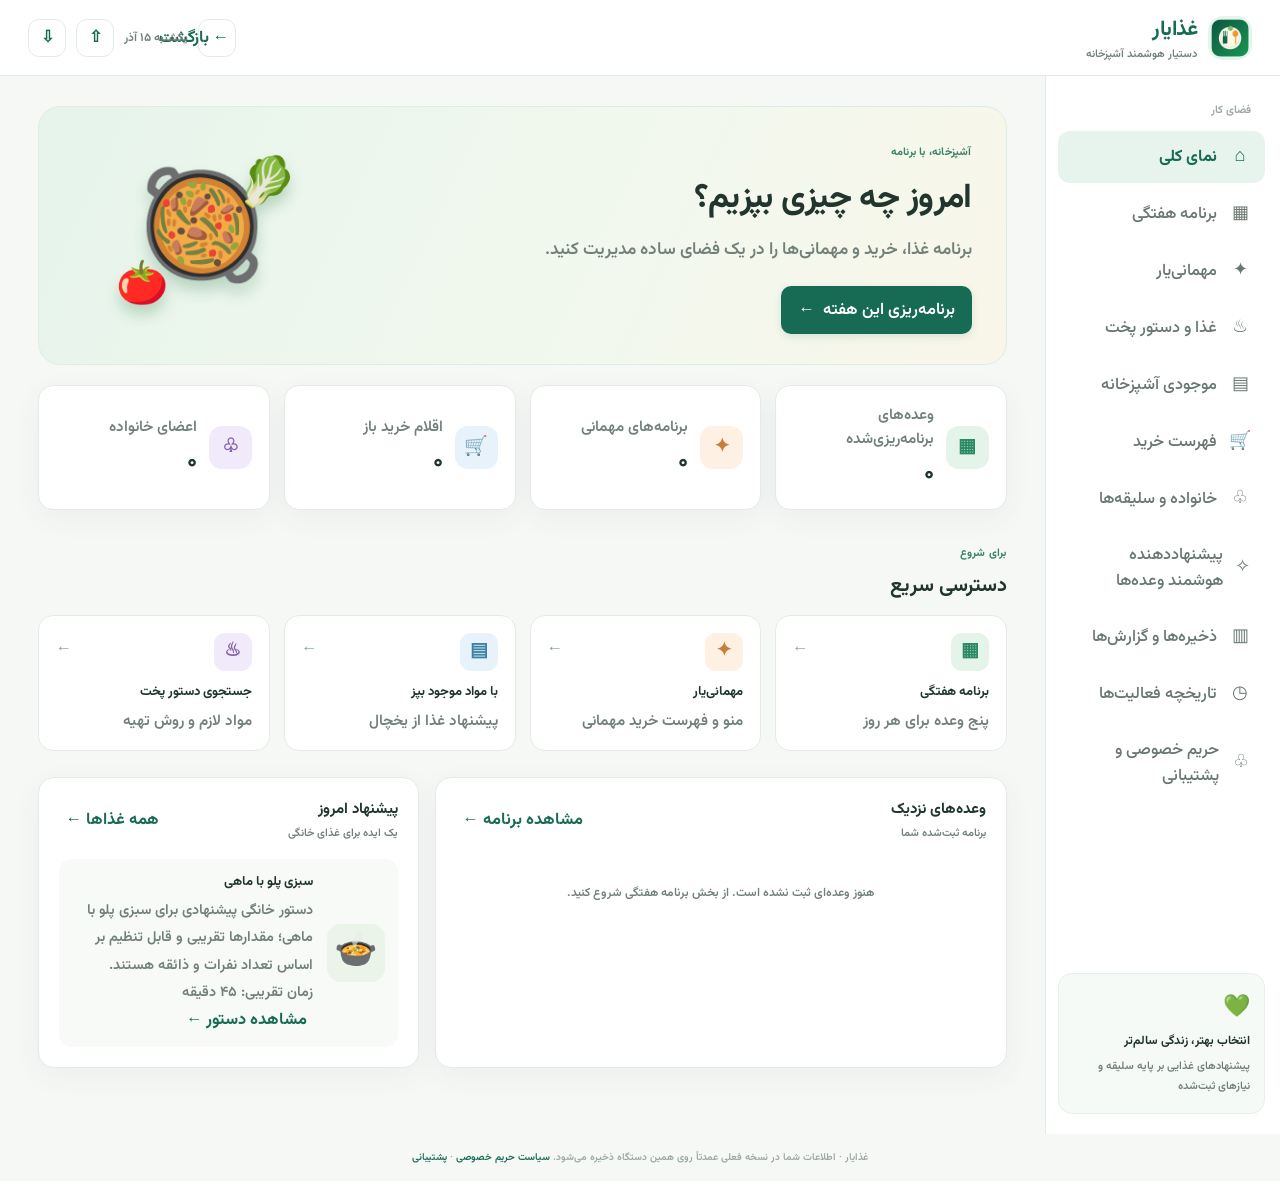
==== commit 6f591033: "Add files via upload" ====
--- a/app/src/main/assets/www/index.html
+++ b/app/src/main/assets/www/index.html
@@ -7,7 +7,7 @@
 <title>غذایار | دستیار برنامه‌ریزی غذا</title>
 </head>
 <body>
-<header class="topbar"><a class="brand" href="#dashboard" aria-label="غذایار"><span class="brand-icon">🥗</span><span><b>غذایار</b><small>دستیار هوشمند آشپزخانه</small></span></a><div class="top-actions"><button class="icon-btn back-btn" id="appBackBtn" title="بازگشت" aria-label="بازگشت">← بازگشت</button><span id="todayLabel" class="today-label"></span><button class="icon-btn" id="backupBtn" title="پشتیبان‌گیری">⇧</button><button class="icon-btn" id="restoreBtn" title="بازیابی پشتیبان">⇩</button><input id="restoreFile" type="file" accept="application/json,.json" hidden></div></header>
+<header class="topbar"><a class="brand" href="#dashboard" aria-label="غذایار"><span class="brand-icon"><img src="icon-192.png" alt="آیکون غذایار" style="width:38px;height:38px;object-fit:contain;border-radius:10px"></span><span><b>غذایار</b><small>دستیار هوشمند آشپزخانه</small></span></a><div class="top-actions"><button class="icon-btn back-btn" id="appBackBtn" title="بازگشت" aria-label="بازگشت">← بازگشت</button><span id="todayLabel" class="today-label"></span><button class="icon-btn" id="backupBtn" title="پشتیبان‌گیری">⇧</button><button class="icon-btn" id="restoreBtn" title="بازیابی پشتیبان">⇩</button><input id="restoreFile" type="file" accept="application/json,.json" hidden></div></header>
 <div class="app-shell"><aside class="sidebar"><div class="side-label">فضای کار</div><nav id="mainNav">
 <button class="nav-item active" data-view="dashboard"><span>⌂</span> نمای کلی</button><button class="nav-item" data-view="weekly"><span>▦</span> برنامه هفتگی</button><button class="nav-item" data-view="party"><span>✦</span> مهمانی‌یار</button><button class="nav-item" data-view="recipes"><span>♨</span> غذا و دستور پخت</button><button class="nav-item" data-view="inventory"><span>▤</span> موجودی آشپزخانه</button><button class="nav-item" data-view="shopping"><span>🛒</span> فهرست خرید</button><button class="nav-item" data-view="family"><span>♧</span> خانواده و سلیقه‌ها</button><button class="nav-item" data-view="smartmenu"><span>✧</span> پیشنهاددهنده هوشمند وعده‌ها</button><button class="nav-item" data-view="reports"><span>▥</span> ذخیره‌ها و گزارش‌ها</button><button class="nav-item" data-view="history"><span>◷</span> تاریخچه فعالیت‌ها</button><button class="nav-item" data-view="privacy"><span>♧</span> حریم خصوصی و پشتیبانی</button>
 </nav><div class="sidebar-note"><span>💚</span><b>انتخاب بهتر، زندگی سالم‌تر</b><small>پیشنهادهای غذایی بر پایه سلیقه و نیازهای ثبت‌شده</small></div></aside>
--- a/app/src/main/assets/www/src/styles.css
+++ b/app/src/main/assets/www/src/styles.css
@@ -87,3 +87,12 @@
 
 /* Navigation, report sharing and privacy policy additions */
 .back-btn{white-space:nowrap;font-weight:700}.privacy-document{max-width:980px;margin:12px auto 24px;padding:clamp(18px,4vw,36px);line-height:2.15;color:#30483c}.privacy-document h2{color:var(--green);font-size:20px;margin:14px 0 8px}.privacy-document h3{color:#286b54;font-size:14px;margin:20px 0 5px}.privacy-document p{font-size:13px;line-height:2.2}.privacy-updated{display:inline-block;background:#eef7f0;border:1px solid #d8e9dc;color:#426a54;border-radius:20px;padding:5px 12px;font-size:11px}.support-email{font-size:18px;font-weight:800;direction:ltr;text-align:right}.support-email a,footer a{color:var(--green);text-decoration:none}.support-email a:hover,footer a:hover{text-decoration:underline}.report-actions{display:flex;gap:8px;flex-wrap:wrap}.report-actions button{border-radius:9px}.report-actions button[data-share-report]{background:#edf7f0;border-color:#cde4d3;color:#176b55}@media(max-width:640px){.back-btn{font-size:11px;padding:7px 9px}.privacy-document{padding:16px}.report-actions button{flex:1}}
+
+/* خوانایی و تنظیمات ظاهری قابل شخصی‌سازی */
+:root{font-size:calc(16px * var(--user-font-scale,1.08));--ink:var(--user-font-color,#20352e);--user-font-family:Vazirmatn, Tahoma, sans-serif}
+body,button,input,select,textarea{font-family:var(--user-font-family);color:var(--user-font-color,var(--ink))}
+body{background:var(--bg,#f6f8f6);font-size:1rem;font-weight:var(--user-font-weight,600)}
+.nav-item,.quick-card small,.stat-card small,.recipe-card p,.muted,.hint,.form-grid label,.party-suggestion-text small,.mini-recipe small{font-size:0.88rem}
+button,input,select,textarea{font-size:0.95rem!important}
+.view p,.panel p,.panel li,.day-card,.meal-pick,.selected-item,.suggestion-row{line-height:1.9}
+#avatarPreview img{border:3px solid var(--green-soft);padding:2px}
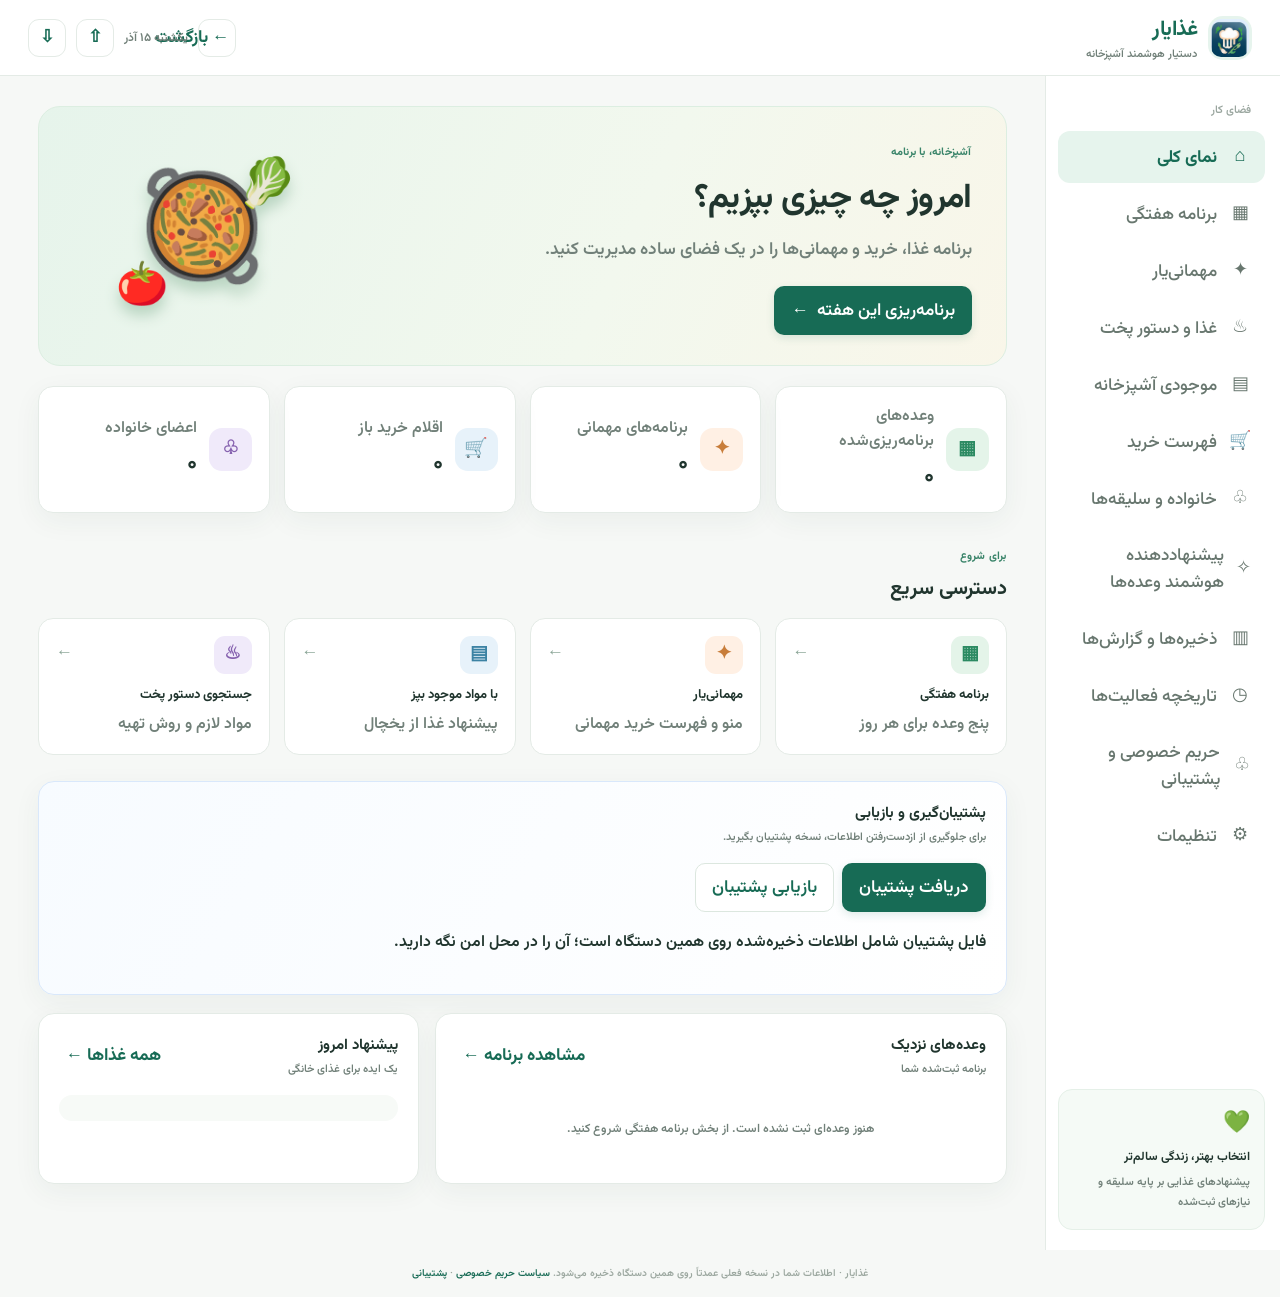
==== commit cfb0c463: "Add files via upload" ====
--- a/app/src/main/assets/www/index.html
+++ b/app/src/main/assets/www/index.html
@@ -9,12 +9,13 @@
 <body>
 <header class="topbar"><a class="brand" href="#dashboard" aria-label="غذایار"><span class="brand-icon"><img src="icon-192.png" alt="آیکون غذایار" style="width:38px;height:38px;object-fit:contain;border-radius:10px"></span><span><b>غذایار</b><small>دستیار هوشمند آشپزخانه</small></span></a><div class="top-actions"><button class="icon-btn back-btn" id="appBackBtn" title="بازگشت" aria-label="بازگشت">← بازگشت</button><span id="todayLabel" class="today-label"></span><button class="icon-btn" id="backupBtn" title="پشتیبان‌گیری">⇧</button><button class="icon-btn" id="restoreBtn" title="بازیابی پشتیبان">⇩</button><input id="restoreFile" type="file" accept="application/json,.json" hidden></div></header>
 <div class="app-shell"><aside class="sidebar"><div class="side-label">فضای کار</div><nav id="mainNav">
-<button class="nav-item active" data-view="dashboard"><span>⌂</span> نمای کلی</button><button class="nav-item" data-view="weekly"><span>▦</span> برنامه هفتگی</button><button class="nav-item" data-view="party"><span>✦</span> مهمانی‌یار</button><button class="nav-item" data-view="recipes"><span>♨</span> غذا و دستور پخت</button><button class="nav-item" data-view="inventory"><span>▤</span> موجودی آشپزخانه</button><button class="nav-item" data-view="shopping"><span>🛒</span> فهرست خرید</button><button class="nav-item" data-view="family"><span>♧</span> خانواده و سلیقه‌ها</button><button class="nav-item" data-view="smartmenu"><span>✧</span> پیشنهاددهنده هوشمند وعده‌ها</button><button class="nav-item" data-view="reports"><span>▥</span> ذخیره‌ها و گزارش‌ها</button><button class="nav-item" data-view="history"><span>◷</span> تاریخچه فعالیت‌ها</button><button class="nav-item" data-view="privacy"><span>♧</span> حریم خصوصی و پشتیبانی</button>
+<button class="nav-item active" data-view="dashboard"><span>⌂</span> نمای کلی</button><button class="nav-item" data-view="weekly"><span>▦</span> برنامه هفتگی</button><button class="nav-item" data-view="party"><span>✦</span> مهمانی‌یار</button><button class="nav-item" data-view="recipes"><span>♨</span> غذا و دستور پخت</button><button class="nav-item" data-view="inventory"><span>▤</span> موجودی آشپزخانه</button><button class="nav-item" data-view="shopping"><span>🛒</span> فهرست خرید</button><button class="nav-item" data-view="family"><span>♧</span> خانواده و سلیقه‌ها</button><button class="nav-item" data-view="smartmenu"><span>✧</span> پیشنهاددهنده هوشمند وعده‌ها</button><button class="nav-item" data-view="reports"><span>▥</span> ذخیره‌ها و گزارش‌ها</button><button class="nav-item" data-view="history"><span>◷</span> تاریخچه فعالیت‌ها</button><button class="nav-item" data-view="privacy"><span>♧</span> حریم خصوصی و پشتیبانی</button><button class="nav-item" data-view="settings"><span>⚙</span> تنظیمات</button>
 </nav><div class="sidebar-note"><span>💚</span><b>انتخاب بهتر، زندگی سالم‌تر</b><small>پیشنهادهای غذایی بر پایه سلیقه و نیازهای ثبت‌شده</small></div></aside>
 <main class="main-content">
 <section class="view active" id="dashboard"><div class="hero"><div><span class="eyebrow">آشپزخانه، با برنامه</span><h1>امروز چه چیزی بپزیم؟</h1><p>برنامه غذا، خرید و مهمانی‌ها را در یک فضای ساده مدیریت کنید.</p><button class="primary-btn" data-goto="weekly">برنامه‌ریزی این هفته <span>←</span></button></div><div class="hero-art">🥘<span>🥬</span><i>🍅</i></div></div>
 <div class="stats-grid"><article class="stat-card"><span class="stat-icon green">▦</span><div><small>وعده‌های برنامه‌ریزی‌شده</small><strong id="statMeals">۰</strong></div></article><article class="stat-card"><span class="stat-icon orange">✦</span><div><small>برنامه‌های مهمانی</small><strong id="statParties">۰</strong></div></article><article class="stat-card"><span class="stat-icon blue">🛒</span><div><small>اقلام خرید باز</small><strong id="statShopping">۰</strong></div></article><article class="stat-card"><span class="stat-icon purple">♧</span><div><small>اعضای خانواده</small><strong id="statFamily">۰</strong></div></article></div>
 <div class="section-heading"><div><span class="eyebrow">برای شروع</span><h2>دسترسی سریع</h2></div></div><div class="quick-grid"><button class="quick-card" data-goto="weekly"><span class="quick-icon mint">▦</span><b>برنامه هفتگی</b><small>پنج وعده برای هر روز</small><span class="quick-arrow">←</span></button><button class="quick-card" data-goto="party"><span class="quick-icon peach">✦</span><b>مهمانی‌یار</b><small>منو و فهرست خرید مهمانی</small><span class="quick-arrow">←</span></button><button class="quick-card" data-goto="inventory"><span class="quick-icon sky">▤</span><b>با مواد موجود بپز</b><small>پیشنهاد غذا از یخچال</small><span class="quick-arrow">←</span></button><button class="quick-card" data-goto="recipes"><span class="quick-icon lavender">♨</span><b>جستجوی دستور پخت</b><small>مواد لازم و روش تهیه</small><span class="quick-arrow">←</span></button></div>
+<div class="panel dashboard-backup-panel"><div class="panel-head"><div><h3>پشتیبان‌گیری و بازیابی</h3><small>برای جلوگیری از ازدست‌رفتن اطلاعات، نسخه پشتیبان بگیرید.</small></div></div><div class="menu-actions"><button class="primary-btn" id="dashboardBackupBtn" type="button">دریافت پشتیبان</button><button class="secondary-btn" id="dashboardRestoreBtn" type="button">بازیابی پشتیبان</button></div><p class="muted">فایل پشتیبان شامل اطلاعات ذخیره‌شده روی همین دستگاه است؛ آن را در محل امن نگه دارید.</p></div>
 <div class="two-col"><div class="panel"><div class="panel-head"><div><h3>وعده‌های نزدیک</h3><small>برنامه ثبت‌شده شما</small></div><button class="text-btn" data-goto="weekly">مشاهده برنامه ←</button></div><div id="upcomingMeals" class="empty-state">هنوز وعده‌ای ثبت نشده است. از بخش برنامه هفتگی شروع کنید.</div></div><div class="panel"><div class="panel-head"><div><h3>پیشنهاد امروز</h3><small>یک ایده برای غذای خانگی</small></div><button class="text-btn" data-goto="recipes">همه غذاها ←</button></div><div id="dailySuggestion" class="suggestion-box"></div></div></div>
 </section>
 <section class="view" id="weekly"><div class="page-title"><div><span class="eyebrow">برنامه‌ریزی</span><h1>برنامه غذایی هفتگی</h1><p>برای هر روز، صبحانه، میان‌وعده‌ها، ناهار و شام را انتخاب کنید.</p></div><div class="title-actions"><button class="secondary-btn" id="weekToShoppingBtn">افزودن مواد برنامه به فهرست خرید</button><button class="secondary-btn" id="weekMissingToShoppingBtn">افزودن مواد کسری</button><button class="secondary-btn" id="copyWeekNextBtn">کپی به هفته بعد</button><button class="secondary-btn" id="shareWeekBtn">ارسال برنامه به خانواده</button><button class="secondary-btn danger-btn" id="clearWeekBtn">🗑️ حذف برنامه هفتگی</button><button class="primary-btn" id="saveWeekBtn">ذخیره برنامه</button></div></div><div class="toolbar"><label>هفته از تاریخ (شمسی) <input type="text" id="weekStart" inputmode="numeric" placeholder="۱۴۰۵/۰۸/۰۶"></label><label>پروفایل غذا <select id="weekProfile"><option value="all">همه اعضای خانواده</option></select></label><button class="secondary-btn" id="autoWeekBtn">برنامه‌ریزی این هفته ←</button><span class="hint">برای هر خانه روی «انتخاب غذا» بزنید.</span></div><div id="weekPlanner" class="week-grid"></div></section>
@@ -29,6 +30,10 @@
 <div class="panel history-panel"><div class="panel-head"><div><h2>📦 آرشیو برنامه‌های هفتگی</h2><small>تاریخ شمسی، تعداد وعده‌ها، مشاهده جزئیات، بازیابی، ویرایش یا حذف</small></div><span class="history-count" id="historyWeekCount">۰ برنامه</span></div><div id="historyWeekArchive" class="history-list"></div></div>
 <div class="panel history-panel"><div class="panel-head"><div><h2>🎉 آرشیو تاریخچه مهمانی‌ها</h2><small>جستجو بر اساس عنوان یا تاریخ و فیلتر نوع مهمانی</small></div><span class="history-count" id="historyPartyCount">۰ مهمانی</span></div><div class="toolbar history-filters"><label>جستجوی عنوان یا تاریخ شمسی<input id="historyPartySearch" placeholder="مثلاً ۱۰/۱۰/۱۴۰۴ یا تولد"></label><label>نوع مهمانی<select id="historyPartyType"><option value="all">همه انواع</option><option>خودمانی</option><option>رسمی</option><option>مراسم جشن</option><option>مراسم عزا</option><option>خانوادگی</option><option>مجلل و مفصل</option></select></label></div><div id="historyPartyArchive" class="history-list"></div></div>
 <div class="panel history-panel"><div class="panel-head"><div><h2>📊 خلاصه تغذیه ماهانه</h2><small id="nutritionPeriodLabel">بر اساس برنامه‌ها و مهمانی‌های ثبت‌شده در ماه گذشته</small></div><button class="secondary-btn" id="refreshNutritionBtn">محاسبه مجدد</button></div><div id="monthlyNutritionSummary" class="nutrition-summary"></div><p class="muted small-note">این آمار فقط از اطلاعات ثبت‌شده در برنامه و رسپی‌ها محاسبه می‌شود؛ نشانگر «سالم» یا «ارگانیک» فقط در صورت وجود برچسب یا نشانه روشن در داده‌ها شمارش می‌شود و تأیید آزمایشگاهی نیست.</p></div></section>
+<section class="view" id="settings"><div class="page-title"><div><span class="eyebrow">شخصی‌سازی برنامه</span><h1>تنظیمات</h1><p>اطلاعات کاربر و ظاهر غذایار را مدیریت کنید. این اطلاعات روی همین دستگاه ذخیره می‌شوند.</p></div></div>
+<div class="panel"><div class="panel-head"><div><h3>کاربر</h3><small>اطلاعات شخصی اختیاری و تصویر آواتار</small></div></div><form id="userProfileForm" class="form-grid"><label>نام<input id="userFirstName" autocomplete="given-name" placeholder="نام"></label><label>نام خانوادگی<input id="userLastName" autocomplete="family-name" placeholder="نام خانوادگی"></label><label>شناسه کاربر<input id="userId" placeholder="شناسه دلخواه"></label><label>شماره تماس<input id="userPhone" type="tel" autocomplete="tel" placeholder="شماره تماس"></label><label class="full-width">تصویر آواتار<input id="userAvatar" type="file" accept="image/*"><span id="avatarPreview" class="avatar-preview"></span><small class="muted">تصویر حداکثر ۱ مگابایت باشد.</small></label><div class="full-width"><button class="primary-btn" type="submit">ذخیره اطلاعات کاربر</button></div></form></div>
+<div class="panel"><div class="panel-head"><div><h3>تنظیمات اپ</h3><small>اندازه، ضخامت و رنگ نوشته‌ها و زمینه</small></div></div><form id="appSettingsForm" class="form-grid"><label>اندازه فونت<select id="settingFontScale"><option value="1.08">معمولی</option><option value="1.15">بزرگ</option><option value="1.22">خیلی بزرگ</option><option value="1.3">بزرگ‌تر</option></select></label><label>ضخامت فونت<select id="settingFontWeight"><option value="500">متوسط</option><option value="600">پررنگ</option><option value="700">خیلی پررنگ</option></select></label><label>نوع فونت<select id="settingFontFamily"><option value="Vazirmatn">وزیرمتن</option><option value="Tahoma">Tahoma</option><option value="Arial">Arial</option></select></label><label>رنگ نوشته<input id="settingFontColor" type="color" value="#20352e"></label><label>رنگ زمینه صفحه<input id="settingPageColor" type="color" value="#f6f8f6"></label><div class="full-width form-actions"><button class="primary-btn" type="submit">ذخیره تنظیمات اپ</button><button class="secondary-btn" id="resetAppSettings" type="button">بازگشت به تنظیمات اولیه</button></div></form></div>
+<div class="panel"><div class="panel-head"><div><h3>پشتیبان‌گیری</h3><small>دریافت نسخه پشتیبان یا بازیابی فایل JSON قبلی</small></div></div><div class="menu-actions"><button class="primary-btn" id="settingsBackupBtn" type="button">دریافت پشتیبان</button><button class="secondary-btn" id="settingsRestoreBtn" type="button">بازیابی پشتیبان</button></div></div></section>
 <section class="view" id="privacy"><div class="page-title"><div><span class="eyebrow">شفافیت و پشتیبانی</span><h1>حریم خصوصی و پشتیبانی غذایار</h1><p>اطلاعات و شیوه تماس با تیم پشتیبانی</p></div></div><div class="panel privacy-document"><div class="privacy-updated">آخرین به‌روزرسانی: ۶ آبان ۱۴۰۵</div><h2>سیاست حریم خصوصی</h2><p>غذایار برای برنامه‌ریزی غذا، مدیریت آشپزخانه، فهرست خرید و سازمان‌دهی مهمانی‌ها طراحی شده است. حفظ حریم خصوصی کاربران برای ما اهمیت دارد.</p><h3>۱. اطلاعات ذخیره‌شده</h3><p>در نسخه فعلی، اطلاعاتی که وارد می‌کنید مانند برنامه‌های غذایی، فهرست خرید، اطلاعات خانواده و مهمانی‌ها عمدتاً در حافظه محلی مرورگر یا فضای ذخیره‌سازی برنامه روی همان دستگاه نگهداری می‌شوند. حذف داده‌های برنامه یا پاک‌کردن فضای ذخیره‌سازی دستگاه ممکن است باعث از دست رفتن این اطلاعات شود؛ بنابراین از قابلیت پشتیبان‌گیری استفاده کنید.</p><h3>۲. جمع‌آوری و ارسال اطلاعات</h3><p>این نسخه به‌طور پیش‌فرض برای ذخیره‌سازی محلی به حساب کاربری یا سرور ابری نیاز ندارد. اگر خودتان اطلاعات را از طریق قابلیت اشتراک‌گذاری ارسال کنید، محتوای انتخاب‌شده به برنامه‌ای که انتخاب می‌کنید منتقل می‌شود و تابع سیاست حریم خصوصی همان سرویس خواهد بود.</p><h3>۳. اطلاعات حساس و توصیه‌های غذایی</h3><p>در صورت ثبت ترجیحات یا محدودیت‌های غذایی اعضای خانواده، این اطلاعات را با دقت نگهداری کنید و در دستگاه‌های مشترک از دسترسی افراد غیرمجاز جلوگیری کنید. پیشنهادهای غذایی برنامه جایگزین توصیه پزشک یا متخصص تغذیه نیستند.</p><h3>۴. امنیت و پشتیبان‌گیری</h3><p>مسئولیت محافظت از دستگاه و نگهداری امن فایل‌های پشتیبان بر عهده کاربر است. پیش از اشتراک‌گذاری گزارش، اطلاعات شخصی موجود در آن را بررسی کنید.</p><h3>۵. تغییرات سیاست</h3><p>با اضافه‌شدن امکاناتی مانند حساب کاربری، همگام‌سازی ابری یا پرداخت، این سیاست به‌روزرسانی می‌شود و نحوه استفاده از داده‌ها و سرویس‌های مرتبط توضیح داده خواهد شد.</p><h2>تماس با پشتیبانی</h2><p>برای گزارش خطا، پیشنهاد یا پرسش درباره غذایار با ایمیل زیر تماس بگیرید:</p><p class="support-email"><a href="mailto:esmlotfi@gmail.com">esmlotfi@gmail.com</a></p><p class="muted">لطفاً در ایمیل خود نسخه برنامه، مدل دستگاه و شرح مشکل را بنویسید. از ارسال اطلاعات شخصی غیرضروری خودداری کنید.</p></div></section>
 </main></div><div id="toast" class="toast" role="status" aria-live="polite"></div><dialog id="recipeDialog" class="recipe-dialog"><button class="dialog-close" id="closeRecipeDialog" aria-label="بستن">×</button><div id="recipeDialogContent"></div></dialog><footer>غذایار · اطلاعات شما در نسخه فعلی عمدتاً روی همین دستگاه ذخیره می‌شود. <a href="#privacy" id="footerPrivacyLink">سیاست حریم خصوصی</a> · <a href="mailto:esmlotfi@gmail.com">پشتیبانی</a></footer><script src="src/app.js"></script>
 </body></html>
--- a/app/src/main/assets/www/src/styles.css
+++ b/app/src/main/assets/www/src/styles.css
@@ -96,3 +96,13 @@
 button,input,select,textarea{font-size:0.95rem!important}
 .view p,.panel p,.panel li,.day-card,.meal-pick,.selected-item,.suggestion-row{line-height:1.9}
 #avatarPreview img{border:3px solid var(--green-soft);padding:2px}
+
+/* Ghazayar readability and settings update */
+:root{font-size:calc(16px * var(--user-font-scale,1.12))}
+body{font-weight:var(--user-font-weight,600);color:var(--user-font-color,var(--ink));font-family:var(--user-font-family,Vazirmatn,Tahoma,sans-serif)}
+button,input,select,textarea{font-size:1rem!important;font-weight:600}
+.nav-item,.quick-card small,.stat-card small,.recipe-card p,.muted,.hint,.form-grid label,.party-suggestion-text small,.mini-recipe small{font-size:.92rem}
+.dashboard-backup-panel{border-color:#d9e8fb;background:linear-gradient(120deg,#f7fbff,#fff)}
+.avatar-preview{display:block;min-height:10px;margin-top:8px}
+.avatar-preview img{width:76px;height:76px;border-radius:50%;object-fit:cover;border:2px solid #dce8f8}
+@media(max-width:640px){.dashboard-backup-panel .menu-actions button{flex:1}.form-grid label{min-width:0}}
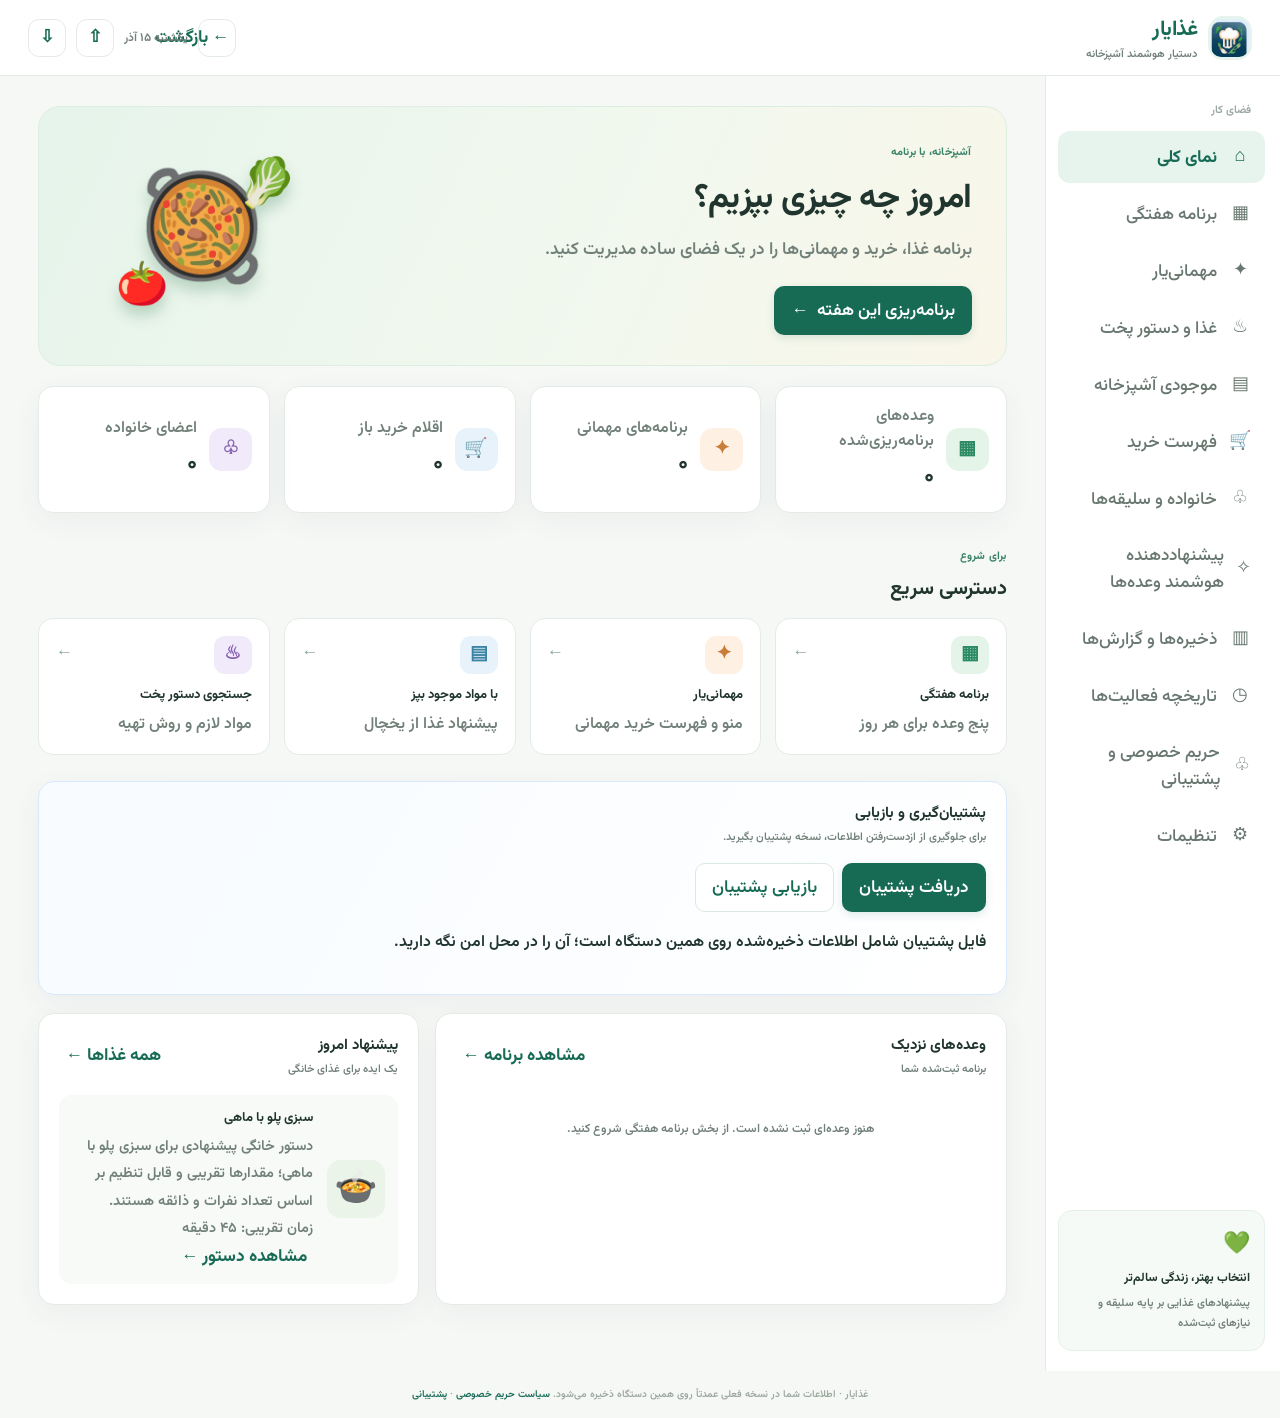
==== commit af8ee725: "Bust cached app assets for interaction fix" ====
--- a/app/src/main/assets/www/index.html
+++ b/app/src/main/assets/www/index.html
@@ -35,5 +35,5 @@
 <div class="panel"><div class="panel-head"><div><h3>تنظیمات اپ</h3><small>اندازه، ضخامت و رنگ نوشته‌ها و زمینه</small></div></div><form id="appSettingsForm" class="form-grid"><label>اندازه فونت<select id="settingFontScale"><option value="1.08">معمولی</option><option value="1.15">بزرگ</option><option value="1.22">خیلی بزرگ</option><option value="1.3">بزرگ‌تر</option></select></label><label>ضخامت فونت<select id="settingFontWeight"><option value="500">متوسط</option><option value="600">پررنگ</option><option value="700">خیلی پررنگ</option></select></label><label>نوع فونت<select id="settingFontFamily"><option value="Vazirmatn">وزیرمتن</option><option value="Tahoma">Tahoma</option><option value="Arial">Arial</option></select></label><label>رنگ نوشته<input id="settingFontColor" type="color" value="#20352e"></label><label>رنگ زمینه صفحه<input id="settingPageColor" type="color" value="#f6f8f6"></label><div class="full-width form-actions"><button class="primary-btn" type="submit">ذخیره تنظیمات اپ</button><button class="secondary-btn" id="resetAppSettings" type="button">بازگشت به تنظیمات اولیه</button></div></form></div>
 <div class="panel"><div class="panel-head"><div><h3>پشتیبان‌گیری</h3><small>دریافت نسخه پشتیبان یا بازیابی فایل JSON قبلی</small></div></div><div class="menu-actions"><button class="primary-btn" id="settingsBackupBtn" type="button">دریافت پشتیبان</button><button class="secondary-btn" id="settingsRestoreBtn" type="button">بازیابی پشتیبان</button></div></div></section>
 <section class="view" id="privacy"><div class="page-title"><div><span class="eyebrow">شفافیت و پشتیبانی</span><h1>حریم خصوصی و پشتیبانی غذایار</h1><p>اطلاعات و شیوه تماس با تیم پشتیبانی</p></div></div><div class="panel privacy-document"><div class="privacy-updated">آخرین به‌روزرسانی: ۶ آبان ۱۴۰۵</div><h2>سیاست حریم خصوصی</h2><p>غذایار برای برنامه‌ریزی غذا، مدیریت آشپزخانه، فهرست خرید و سازمان‌دهی مهمانی‌ها طراحی شده است. حفظ حریم خصوصی کاربران برای ما اهمیت دارد.</p><h3>۱. اطلاعات ذخیره‌شده</h3><p>در نسخه فعلی، اطلاعاتی که وارد می‌کنید مانند برنامه‌های غذایی، فهرست خرید، اطلاعات خانواده و مهمانی‌ها عمدتاً در حافظه محلی مرورگر یا فضای ذخیره‌سازی برنامه روی همان دستگاه نگهداری می‌شوند. حذف داده‌های برنامه یا پاک‌کردن فضای ذخیره‌سازی دستگاه ممکن است باعث از دست رفتن این اطلاعات شود؛ بنابراین از قابلیت پشتیبان‌گیری استفاده کنید.</p><h3>۲. جمع‌آوری و ارسال اطلاعات</h3><p>این نسخه به‌طور پیش‌فرض برای ذخیره‌سازی محلی به حساب کاربری یا سرور ابری نیاز ندارد. اگر خودتان اطلاعات را از طریق قابلیت اشتراک‌گذاری ارسال کنید، محتوای انتخاب‌شده به برنامه‌ای که انتخاب می‌کنید منتقل می‌شود و تابع سیاست حریم خصوصی همان سرویس خواهد بود.</p><h3>۳. اطلاعات حساس و توصیه‌های غذایی</h3><p>در صورت ثبت ترجیحات یا محدودیت‌های غذایی اعضای خانواده، این اطلاعات را با دقت نگهداری کنید و در دستگاه‌های مشترک از دسترسی افراد غیرمجاز جلوگیری کنید. پیشنهادهای غذایی برنامه جایگزین توصیه پزشک یا متخصص تغذیه نیستند.</p><h3>۴. امنیت و پشتیبان‌گیری</h3><p>مسئولیت محافظت از دستگاه و نگهداری امن فایل‌های پشتیبان بر عهده کاربر است. پیش از اشتراک‌گذاری گزارش، اطلاعات شخصی موجود در آن را بررسی کنید.</p><h3>۵. تغییرات سیاست</h3><p>با اضافه‌شدن امکاناتی مانند حساب کاربری، همگام‌سازی ابری یا پرداخت، این سیاست به‌روزرسانی می‌شود و نحوه استفاده از داده‌ها و سرویس‌های مرتبط توضیح داده خواهد شد.</p><h2>تماس با پشتیبانی</h2><p>برای گزارش خطا، پیشنهاد یا پرسش درباره غذایار با ایمیل زیر تماس بگیرید:</p><p class="support-email"><a href="mailto:esmlotfi@gmail.com">esmlotfi@gmail.com</a></p><p class="muted">لطفاً در ایمیل خود نسخه برنامه، مدل دستگاه و شرح مشکل را بنویسید. از ارسال اطلاعات شخصی غیرضروری خودداری کنید.</p></div></section>
-</main></div><div id="toast" class="toast" role="status" aria-live="polite"></div><dialog id="recipeDialog" class="recipe-dialog"><button class="dialog-close" id="closeRecipeDialog" aria-label="بستن">×</button><div id="recipeDialogContent"></div></dialog><footer>غذایار · اطلاعات شما در نسخه فعلی عمدتاً روی همین دستگاه ذخیره می‌شود. <a href="#privacy" id="footerPrivacyLink">سیاست حریم خصوصی</a> · <a href="mailto:esmlotfi@gmail.com">پشتیبانی</a></footer><script src="src/app.js"></script>
+</main></div><div id="toast" class="toast" role="status" aria-live="polite"></div><dialog id="recipeDialog" class="recipe-dialog"><button class="dialog-close" id="closeRecipeDialog" aria-label="بستن">×</button><div id="recipeDialogContent"></div></dialog><footer>غذایار · اطلاعات شما در نسخه فعلی عمدتاً روی همین دستگاه ذخیره می‌شود. <a href="#privacy" id="footerPrivacyLink">سیاست حریم خصوصی</a> · <a href="mailto:esmlotfi@gmail.com">پشتیبانی</a></footer><script src="src/app.js?v=20261029-3"></script>
 </body></html>
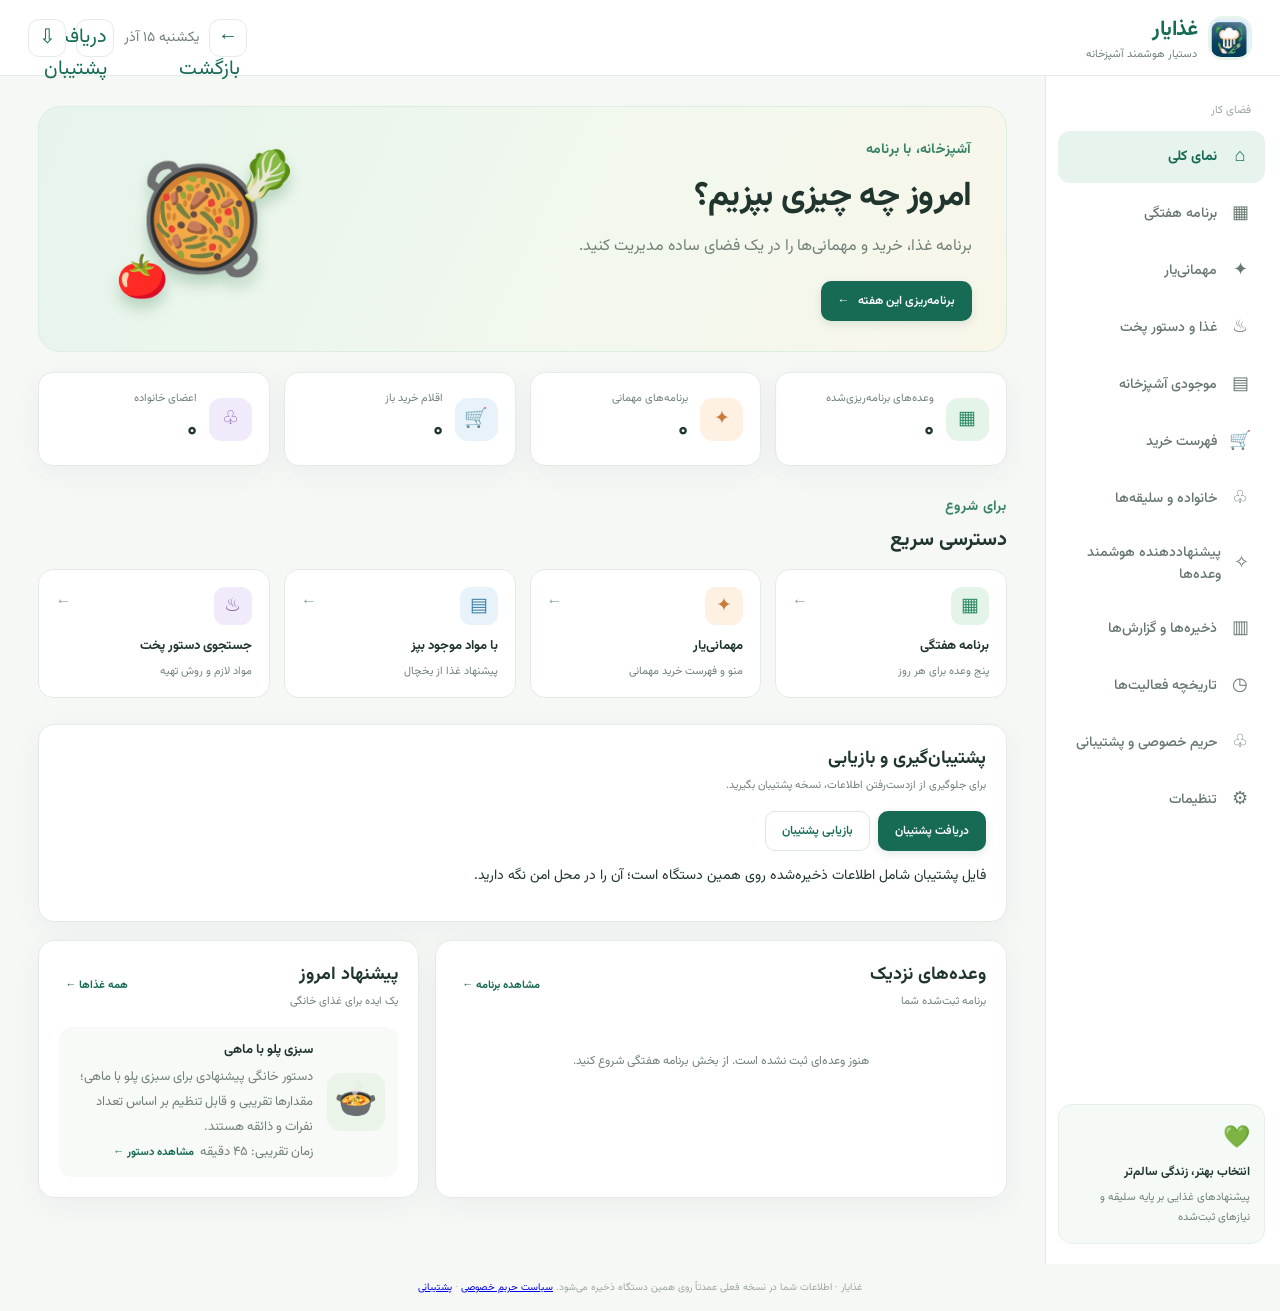
==== commit 096ffd25: "Make backup action visible and accessible" ====
--- a/app/src/main/assets/www/index.html
+++ b/app/src/main/assets/www/index.html
@@ -7,7 +7,7 @@
 <title>غذایار | دستیار برنامه‌ریزی غذا</title>
 </head>
 <body>
-<header class="topbar"><a class="brand" href="#dashboard" aria-label="غذایار"><span class="brand-icon"><img src="icon-192.png" alt="آیکون غذایار" style="width:38px;height:38px;object-fit:contain;border-radius:10px"></span><span><b>غذایار</b><small>دستیار هوشمند آشپزخانه</small></span></a><div class="top-actions"><button class="icon-btn back-btn" id="appBackBtn" title="بازگشت" aria-label="بازگشت">← بازگشت</button><span id="todayLabel" class="today-label"></span><button class="icon-btn" id="backupBtn" title="پشتیبان‌گیری">⇧</button><button class="icon-btn" id="restoreBtn" title="بازیابی پشتیبان">⇩</button><input id="restoreFile" type="file" accept="application/json,.json" hidden></div></header>
+<header class="topbar"><a class="brand" href="#dashboard" aria-label="غذایار"><span class="brand-icon"><img src="icon-192.png" alt="آیکون غذایار" style="width:38px;height:38px;object-fit:contain;border-radius:10px"></span><span><b>غذایار</b><small>دستیار هوشمند آشپزخانه</small></span></a><div class="top-actions"><button class="icon-btn back-btn" id="appBackBtn" title="بازگشت" aria-label="بازگشت">← بازگشت</button><span id="todayLabel" class="today-label"></span><button class="icon-btn backup-action" id="backupBtn" type="button" title="دریافت فایل پشتیبان" aria-label="دریافت پشتیبان">دریافت پشتیبان</button><button class="icon-btn" id="restoreBtn" title="بازیابی پشتیبان">⇩</button><input id="restoreFile" type="file" accept="application/json,.json" hidden></div></header>
 <div class="app-shell"><aside class="sidebar"><div class="side-label">فضای کار</div><nav id="mainNav">
 <button class="nav-item active" data-view="dashboard"><span>⌂</span> نمای کلی</button><button class="nav-item" data-view="weekly"><span>▦</span> برنامه هفتگی</button><button class="nav-item" data-view="party"><span>✦</span> مهمانی‌یار</button><button class="nav-item" data-view="recipes"><span>♨</span> غذا و دستور پخت</button><button class="nav-item" data-view="inventory"><span>▤</span> موجودی آشپزخانه</button><button class="nav-item" data-view="shopping"><span>🛒</span> فهرست خرید</button><button class="nav-item" data-view="family"><span>♧</span> خانواده و سلیقه‌ها</button><button class="nav-item" data-view="smartmenu"><span>✧</span> پیشنهاددهنده هوشمند وعده‌ها</button><button class="nav-item" data-view="reports"><span>▥</span> ذخیره‌ها و گزارش‌ها</button><button class="nav-item" data-view="history"><span>◷</span> تاریخچه فعالیت‌ها</button><button class="nav-item" data-view="privacy"><span>♧</span> حریم خصوصی و پشتیبانی</button><button class="nav-item" data-view="settings"><span>⚙</span> تنظیمات</button>
 </nav><div class="sidebar-note"><span>💚</span><b>انتخاب بهتر، زندگی سالم‌تر</b><small>پیشنهادهای غذایی بر پایه سلیقه و نیازهای ثبت‌شده</small></div></aside>
--- a/app/src/main/assets/www/src/styles.css
+++ b/app/src/main/assets/www/src/styles.css
@@ -85,24 +85,35 @@
 @media(max-width:760px){.history-card-main{display:grid}.history-actions{justify-content:flex-start}.nutrition-metric-grid{grid-template-columns:repeat(2,minmax(0,1fr))}.history-day{grid-template-columns:1fr;gap:2px}.history-filters label{min-width:0;width:100%}}
 @media(max-width:440px){.nutrition-metric-grid{grid-template-columns:1fr}.history-actions button{flex:1}}
 
-/* Navigation, report sharing and privacy policy additions */
-.back-btn{white-space:nowrap;font-weight:700}.privacy-document{max-width:980px;margin:12px auto 24px;padding:clamp(18px,4vw,36px);line-height:2.15;color:#30483c}.privacy-document h2{color:var(--green);font-size:20px;margin:14px 0 8px}.privacy-document h3{color:#286b54;font-size:14px;margin:20px 0 5px}.privacy-document p{font-size:13px;line-height:2.2}.privacy-updated{display:inline-block;background:#eef7f0;border:1px solid #d8e9dc;color:#426a54;border-radius:20px;padding:5px 12px;font-size:11px}.support-email{font-size:18px;font-weight:800;direction:ltr;text-align:right}.support-email a,footer a{color:var(--green);text-decoration:none}.support-email a:hover,footer a:hover{text-decoration:underline}.report-actions{display:flex;gap:8px;flex-wrap:wrap}.report-actions button{border-radius:9px}.report-actions button[data-share-report]{background:#edf7f0;border-color:#cde4d3;color:#176b55}@media(max-width:640px){.back-btn{font-size:11px;padding:7px 9px}.privacy-document{padding:16px}.report-actions button{flex:1}}
+/* انتخابگر کشویی و قابل پیمایش غذا در برنامه هفتگی */
+/* Weekly picker: conservative viewport sizing for older Android WebView */
+.meal-picker-overlay{position:fixed;inset:0;z-index:10000;background:rgba(18,38,29,.58);display:flex;align-items:center;justify-content:center;padding:10px;overflow:hidden;touch-action:pan-y}
+.meal-picker-dialog{box-sizing:border-box;width:100%;max-width:560px;height:auto;max-height:calc(100vh - 20px);display:flex;flex-direction:column;gap:10px;background:#fff;border:1px solid var(--line);border-radius:18px;padding:14px;box-shadow:0 20px 70px rgba(0,0,0,.22);overflow:hidden;min-height:0}
+.meal-picker-head{display:flex;align-items:flex-start;justify-content:space-between;gap:12px;flex:0 0 auto}
+.meal-picker-head h3{margin:0 0 5px;color:var(--green);font-size:16px}
+.meal-picker-head small{display:block;color:var(--muted);font-size:11px;line-height:1.8}
+.meal-picker-close{flex:0 0 40px;width:40px;height:40px;border:1px solid var(--line);border-radius:10px;background:#f7faf7;color:var(--green);font-size:24px;touch-action:manipulation}
+.meal-picker-search{box-sizing:border-box;width:100%;flex:0 0 auto;min-height:44px;border:1px solid #dce8df;border-radius:10px;padding:9px 12px;background:#fbfdfb}
+.meal-picker-results{box-sizing:border-box;flex:1 1 auto;min-height:0;height:auto;max-height:none;overflow-y:scroll;overscroll-behavior:contain;-webkit-overflow-scrolling:touch;touch-action:pan-y;display:grid;align-content:start;gap:7px;padding:2px 3px}
+.meal-picker-option{width:100%;min-height:45px;display:flex;align-items:center;gap:10px;text-align:right;border:1px solid var(--line);border-radius:10px;background:#fff;padding:9px 11px;color:var(--ink);touch-action:manipulation}
+.meal-picker-option:active,.meal-picker-option:focus{background:var(--green-soft);border-color:#a9d3b8}
+.meal-picker-option-number{flex:0 0 28px;height:28px;display:grid;place-items:center;border-radius:8px;background:var(--green-soft);color:var(--green);font-size:11px;font-weight:700}
+.meal-picker-option-arrow{margin-right:auto;color:var(--green);font-size:10px;white-space:nowrap}
+.meal-picker-empty{padding:18px;text-align:center;color:var(--muted);font-size:12px}
+.meal-picker-number{display:grid;grid-template-columns:auto minmax(70px,110px) 1fr auto;align-items:center;gap:8px;padding-top:10px;border-top:1px solid var(--line);flex:0 0 auto}
+.meal-picker-number label{font-size:11px;color:var(--ink)}
+.meal-picker-number input{box-sizing:border-box;width:100%;min-width:0;min-height:42px;border:1px solid #dce8df;border-radius:9px;padding:8px 10px;direction:ltr;text-align:center;font-variant-numeric:tabular-nums}
+.meal-picker-number small{font-size:10px;color:var(--muted);line-height:1.7}
+.meal-picker-number .primary-btn{white-space:nowrap;touch-action:manipulation}
+@media(max-width:520px){.meal-picker-overlay{padding:6px;align-items:center}.meal-picker-dialog{max-height:calc(100vh - 12px);border-radius:16px;padding:11px;gap:8px}.meal-picker-results{min-height:80px}.meal-picker-number{grid-template-columns:1fr 1fr}.meal-picker-number small{grid-column:1/-1;grid-row:2}.meal-picker-number .primary-btn{grid-column:1/-1;width:100%}}
+/* ورودی‌های عددی در موبایل و WebView قابل لمس و ویرایش باشند */
+input[type=number]{min-width:0;touch-action:manipulation}
 
-/* خوانایی و تنظیمات ظاهری قابل شخصی‌سازی */
-:root{font-size:calc(16px * var(--user-font-scale,1.08));--ink:var(--user-font-color,#20352e);--user-font-family:Vazirmatn, Tahoma, sans-serif}
-body,button,input,select,textarea{font-family:var(--user-font-family);color:var(--user-font-color,var(--ink))}
-body{background:var(--bg,#f6f8f6);font-size:1rem;font-weight:var(--user-font-weight,600)}
-.nav-item,.quick-card small,.stat-card small,.recipe-card p,.muted,.hint,.form-grid label,.party-suggestion-text small,.mini-recipe small{font-size:0.88rem}
-button,input,select,textarea{font-size:0.95rem!important}
-.view p,.panel p,.panel li,.day-card,.meal-pick,.selected-item,.suggestion-row{line-height:1.9}
-#avatarPreview img{border:3px solid var(--green-soft);padding:2px}
-
-/* Ghazayar readability and settings update */
-:root{font-size:calc(16px * var(--user-font-scale,1.12))}
-body{font-weight:var(--user-font-weight,600);color:var(--user-font-color,var(--ink));font-family:var(--user-font-family,Vazirmatn,Tahoma,sans-serif)}
-button,input,select,textarea{font-size:1rem!important;font-weight:600}
-.nav-item,.quick-card small,.stat-card small,.recipe-card p,.muted,.hint,.form-grid label,.party-suggestion-text small,.mini-recipe small{font-size:.92rem}
-.dashboard-backup-panel{border-color:#d9e8fb;background:linear-gradient(120deg,#f7fbff,#fff)}
-.avatar-preview{display:block;min-height:10px;margin-top:8px}
-.avatar-preview img{width:76px;height:76px;border-radius:50%;object-fit:cover;border:2px solid #dce8f8}
-@media(max-width:640px){.dashboard-backup-panel .menu-actions button{flex:1}.form-grid label{min-width:0}}
+/* افزایش خوانایی عمومی در موبایل و وب‌ویو */
+body{font-size:16px}
+button,input,select,textarea{font-size:16px}
+.topbar,.sidebar,.nav-item,.page-title p,.hint,.muted,.eyebrow,.today-label{font-size:14px}
+.recipe-card p,.recipe-card li,.recipe-dialog-content li,.meal-row label,.week-meal-select,.week-day-summary,.form-grid label,.panel label{font-size:15px;line-height:1.9}
+.recipe-card h3,.day-head,.panel h3{font-size:18px}
+small,.caption,.recipe-card small{font-size:13px}
+.week-meal-select{min-height:48px;padding:10px}
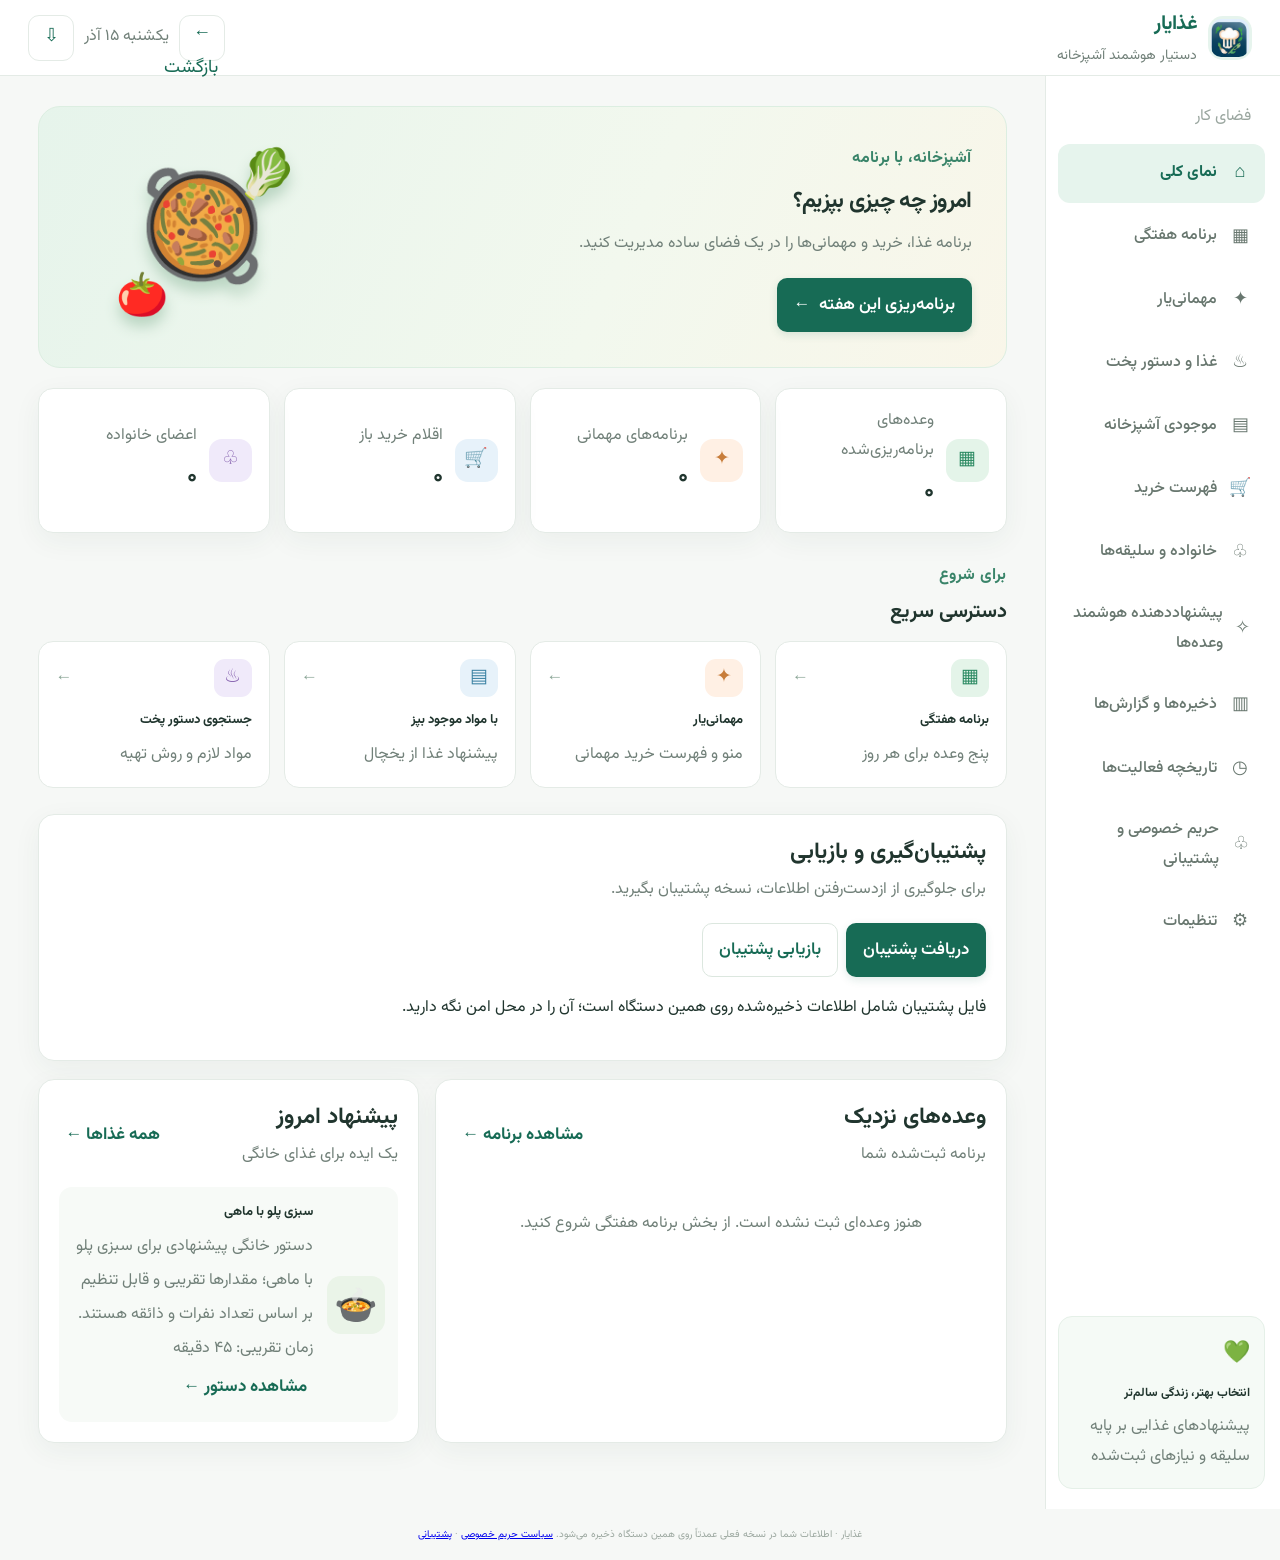
==== commit 2ae4f118: "Fix dashboard actions, PDF return, and inventory matching" ====
--- a/app/src/main/assets/www/index.html
+++ b/app/src/main/assets/www/index.html
@@ -7,7 +7,7 @@
 <title>غذایار | دستیار برنامه‌ریزی غذا</title>
 </head>
 <body>
-<header class="topbar"><a class="brand" href="#dashboard" aria-label="غذایار"><span class="brand-icon"><img src="icon-192.png" alt="آیکون غذایار" style="width:38px;height:38px;object-fit:contain;border-radius:10px"></span><span><b>غذایار</b><small>دستیار هوشمند آشپزخانه</small></span></a><div class="top-actions"><button class="icon-btn back-btn" id="appBackBtn" title="بازگشت" aria-label="بازگشت">← بازگشت</button><span id="todayLabel" class="today-label"></span><button class="icon-btn backup-action" id="backupBtn" type="button" title="دریافت فایل پشتیبان" aria-label="دریافت پشتیبان">دریافت پشتیبان</button><button class="icon-btn" id="restoreBtn" title="بازیابی پشتیبان">⇩</button><input id="restoreFile" type="file" accept="application/json,.json" hidden></div></header>
+<header class="topbar"><a class="brand" href="#dashboard" aria-label="غذایار"><span class="brand-icon"><img src="icon-192.png" alt="آیکون غذایار" style="width:38px;height:38px;object-fit:contain;border-radius:10px"></span><span><b>غذایار</b><small>دستیار هوشمند آشپزخانه</small></span></a><div class="top-actions"><button class="icon-btn back-btn" id="appBackBtn" title="بازگشت" aria-label="بازگشت">← بازگشت</button><span id="todayLabel" class="today-label"></span><button class="icon-btn" id="restoreBtn" title="بازیابی پشتیبان">⇩</button><input id="restoreFile" type="file" accept="application/json,.json" hidden></div></header>
 <div class="app-shell"><aside class="sidebar"><div class="side-label">فضای کار</div><nav id="mainNav">
 <button class="nav-item active" data-view="dashboard"><span>⌂</span> نمای کلی</button><button class="nav-item" data-view="weekly"><span>▦</span> برنامه هفتگی</button><button class="nav-item" data-view="party"><span>✦</span> مهمانی‌یار</button><button class="nav-item" data-view="recipes"><span>♨</span> غذا و دستور پخت</button><button class="nav-item" data-view="inventory"><span>▤</span> موجودی آشپزخانه</button><button class="nav-item" data-view="shopping"><span>🛒</span> فهرست خرید</button><button class="nav-item" data-view="family"><span>♧</span> خانواده و سلیقه‌ها</button><button class="nav-item" data-view="smartmenu"><span>✧</span> پیشنهاددهنده هوشمند وعده‌ها</button><button class="nav-item" data-view="reports"><span>▥</span> ذخیره‌ها و گزارش‌ها</button><button class="nav-item" data-view="history"><span>◷</span> تاریخچه فعالیت‌ها</button><button class="nav-item" data-view="privacy"><span>♧</span> حریم خصوصی و پشتیبانی</button><button class="nav-item" data-view="settings"><span>⚙</span> تنظیمات</button>
 </nav><div class="sidebar-note"><span>💚</span><b>انتخاب بهتر، زندگی سالم‌تر</b><small>پیشنهادهای غذایی بر پایه سلیقه و نیازهای ثبت‌شده</small></div></aside>
@@ -25,7 +25,7 @@
 <section class="view" id="inventory"><div class="page-title"><div><span class="eyebrow">مواد در دسترس · کاهش دورریز</span><h1>موجودی آشپزخانه</h1><p>محل نگهداری، مقدار و تاریخ خرید و انقضا را ثبت کنید تا غذاهای مناسب بر اساس موجودی شما پیشنهاد شوند.</p></div></div><div id="inventoryExpiryAlerts" class="inventory-alerts" aria-live="polite"></div><div class="two-col inventory-layout"><div class="panel"><h3>ثبت ماده غذایی</h3><form id="inventoryForm" class="form-grid inventory-form"><label>نام ماده غذایی<input id="ingredientName" placeholder="مثلاً گوجه‌فرنگی" required></label><label>گروه<select id="ingredientGroup"><option>سبزیجات</option><option>حبوبات</option><option>لبنیات</option><option>پروتئین</option><option>غلات</option><option>میوه</option><option>چاشنی</option><option>سایر</option></select></label><label>محل نگهداری<select id="ingredientLocation"><option>یخچال</option><option>فریزر</option><option selected>کابینت و انباری</option></select></label><label>مقدار / واحد<input id="ingredientQty" placeholder="مثلاً ۵۰۰ گرم"></label><label>تاریخ خرید (اختیاری)<input id="ingredientPurchaseDate" type="text" inputmode="numeric" placeholder="۱۴۰۵/۰۸/۰۶" autocomplete="off"></label><label>تاریخ انقضا (اختیاری)<input id="ingredientExpiryDate" type="text" inputmode="numeric" placeholder="۱۴۰۵/۰۸/۰۶" autocomplete="off"></label><div class="full-width form-actions"><button class="primary-btn" type="submit">افزودن به موجودی</button></div></form><div class="quick-add-wrap inventory-quick-add"><b>افزودن سریع مواد پرمصرف</b><p class="muted">برای ثبت اقلام رایج، فقط یک بار لمس کنید.</p><div id="inventoryQuickAdd" class="quick-add-list"><button type="button" data-inventory-quick="پیاز">🧅 پیاز</button><button type="button" data-inventory-quick="سیب‌زمینی">🥔 سیب‌زمینی</button><button type="button" data-inventory-quick="برنج">🍚 برنج</button><button type="button" data-inventory-quick="روغن">🫒 روغن</button><button type="button" data-inventory-quick="نمک">🧂 نمک</button><button type="button" data-inventory-quick="تخم‌مرغ">🥚 تخم‌مرغ</button><button type="button" data-inventory-quick="شیر">🥛 شیر</button><button type="button" data-inventory-quick="زعفران">🌼 زعفران</button></div></div><div id="inventoryList" class="inventory-list"></div></div><div class="panel"><div class="panel-head"><div><h3>غذاهای قابل تهیه</h3><small>درصد تطابق بر اساس مواد ثبت‌شده در موجودی</small></div></div><button id="suggestFromInventory" class="secondary-btn full-button">پیدا کردن غذاهای پیشنهادی</button><div id="inventorySuggestions" class="suggestion-list empty-state">مواد موجود را ثبت کنید و دکمه بالا را بزنید تا غذاهای قابل تهیه و مواد کسری نمایش داده شوند.</div></div></div></section><section class="view" id="shopping"><div class="page-title"><div><span class="eyebrow">خرید هوشمند</span><h1>فهرست خرید</h1><p>اقلام موردنیاز را ثبت، تیک بزنید یا از برنامه و مهمانی به این فهرست اضافه کنید.</p></div><div class="title-actions"><button class="secondary-btn" id="exportShoppingBtn">خروجی CSV</button><button class="secondary-btn" id="copyShoppingBtn">کپی متن فهرست</button><button class="secondary-btn" id="shareShoppingBtn">ارسال / اشتراک‌گذاری</button><button class="secondary-btn" id="clearCheckedBtn">حذف خریدشده‌ها</button><button class="primary-btn" id="printShoppingBtn">فهرست خرید برای چاپ</button></div></div><div class="panel"><form id="shoppingForm" class="shopping-add"><input id="shoppingItem" placeholder="نام قلم خرید" required><input id="shoppingQty" placeholder="مقدار پیشنهادی / دلخواه"><select id="shoppingCategory"><option value="auto">دسته‌بندی خودکار</option><option value="میوه‌جات و صیفی‌جات">🥦 میوه‌جات و صیفی‌جات</option><option value="پروتئینی و گوشت">🥩 پروتئینی و گوشت</option><option value="خواربار و حبوبات">🌾 خواربار و حبوبات</option><option value="لبنیات و سوپرمارکتی">🥛 لبنیات و سوپرمارکتی</option><option value="ادویه‌جات و معطرات">👑 ادویه‌جات و معطرات</option><option value="نان و شیرینی">نان و شیرینی</option><option value="سایر">سایر</option></select><input id="shoppingPrice" type="number" min="0" step="1000" inputmode="numeric" placeholder="هزینه تقریبی (تومان)"><button class="primary-btn" type="submit">افزودن به فهرست</button></form><div class="quick-add-wrap"><b>افزودن سریع اقلام پرمصرف</b><p class="muted">مقدارهای پیشنهادی تقریبی و بر اساس تعداد اعضای ثبت‌شده خانواده‌اند؛ قبل از خرید قابل ویرایش هستند.</p><div id="quickEssentials" class="quick-add-list"><button type="button" data-quick-item="نان">➕ نان</button><button type="button" data-quick-item="شیر">➕ شیر</button><button type="button" data-quick-item="تخم‌مرغ">➕ تخم‌مرغ</button><button type="button" data-quick-item="پیاز">➕ پیاز</button><button type="button" data-quick-item="سیب‌زمینی">➕ سیب‌زمینی</button><button type="button" data-quick-item="رب گوجه‌فرنگی">➕ رب گوجه</button><button type="button" data-quick-item="زعفران زر گل سپهران">➕ زعفران</button></div></div><div class="shopping-filters"><label>دسته‌بندی<select id="shoppingCategoryFilter"><option value="all">همه دسته‌ها</option><option value="میوه‌جات و صیفی‌جات">میوه‌جات و صیفی‌جات</option><option value="پروتئینی و گوشت">پروتئینی و گوشت</option><option value="خواربار و حبوبات">خواربار و حبوبات</option><option value="لبنیات و سوپرمارکتی">لبنیات و سوپرمارکتی</option><option value="ادویه‌جات و معطرات">ادویه‌جات و معطرات</option><option value="نان و شیرینی">نان و شیرینی</option><option value="سایر">سایر</option></select></label><label>منبع افزودن<select id="shoppingSourceFilter"><option value="all">همه منابع</option><option value="weekly">برنامه هفتگی</option><option value="party">مهمانی‌یار</option><option value="manual">دستی</option><option value="recipe">دستور پخت</option><option value="quick">افزودن سریع</option></select></label></div><div class="shopping-progress"><span id="shoppingProgressText">۰ از ۰ قلم خریداری شده</span><div class="progress-track"><div id="shoppingProgressBar"></div></div></div><div class="shopping-cost-summary">مجموع هزینه تقریبی: <strong id="shoppingTotalCost">۰ تومان</strong><small>هزینه هر قلم را می‌توانید در خود فهرست وارد یا اصلاح کنید.</small></div><div id="shoppingList" class="shopping-list empty-state">فهرست خرید شما خالی است.</div></div></section>
 <section class="view" id="family"><div class="page-title"><div><span class="eyebrow">پیشنهاد متناسب با اعضا</span><h1>خانواده و سلیقه‌ها</h1><p>اعضای خانواده، سن، جنسیت، نیازهای غذایی و غذاهای موردعلاقه را ثبت کنید.</p></div><button class="primary-btn" data-goto="smartmenu">✧ پیشنهاددهنده هوشمند وعده‌ها</button></div><div class="two-col"><div class="panel"><h3>افزودن عضو خانواده</h3><form id="familyForm" class="form-grid"><label>نام عضو<input id="memberName" required placeholder="نام"></label><label>سن (سال)<input id="memberAge" type="number" min="0" max="120" required></label><label>جنسیت<select id="memberGender"><option>ترجیح می‌دهم نگویم</option><option>خانم</option><option>آقا</option><option>دیگر</option></select></label><label>وضعیت سلامت<select id="memberHealth"><option>عادی</option><option>دیابت</option><option>فشار خون بالا</option><option>بیماری قلبی</option><option>سالمند</option><option>نیازمند رژیم خاص</option></select></label><label>الگوی غذایی<select id="memberDiet"><option value="all">همه‌چیزخوار</option><option value="vegetarian">گیاه‌خوار</option><option value="vegan">وگان</option><option value="raw">خام‌خوار</option><option value="low-salt">کم‌نمک</option></select></label><label>سطح فعالیت<select id="memberActivity"><option>معمولی</option><option>کم‌تحرک</option><option>ورزشکار</option></select></label><label>هدف تغذیه‌ای / رژیمی<select id="memberGoal"><option value="maintain">تثبیت وزن و حفظ سلامت عمومی</option><option value="gain">افزایش وزن / عضله‌سازی</option><option value="loss">کاهش وزن / چربی‌سوزی</option><option value="glucose">کنترل قند خون / انسولین</option><option value="plant">الگوی گیاهی متنوع</option></select></label><label>طبع و مزاج‌شناسی<select id="memberTemperament"><option value="unspecified">مشخص نشده</option><option>گرم و خشک (صفراوی)</option><option>گرم و تر (دموی)</option><option>سرد و تر (بلغمی)</option><option>سرد و خشک (سوداوی)</option></select></label><label class="full-width">ترجیح بافت و سبک غذا<select id="memberTexture"><option value="any">همه سبک‌ها</option><option>برنجی و نانی سنتی (خورشت‌ها، پلوها، کباب‌ها)</option><option>سوپ‌ها، آش‌ها و غذاهای آبکی/پوتی</option><option>فست‌فودهای خانگی و سالم</option><option>غذاهای سبک، سالادها و پیش‌غذاهای سرد</option><option>خوراک‌های بخارپز و کم‌روغن</option></select></label><label class="full-width">وعده محبوب روزانه<select id="memberFavoriteMeal"><option value="any">بدون ترجیح مشخص</option><option>صبحانه مفصل</option><option>ناهار گرم</option><option>شام سبک</option><option>میان‌وعده و مقوی‌جات عصرانه</option></select></label><label class="full-width">غذاهای موردعلاقه<input id="memberLikes" placeholder="مثلاً عدس‌پلو، سوپ، سالاد (با ویرگول جدا کنید)"></label><label class="full-width">حساسیت یا غذاهای نامطلوب<input id="memberAvoid" placeholder="مثلاً بادام‌زمینی، قارچ"></label><div class="full-width"><button class="primary-btn" type="submit">ذخیره عضو خانواده</button></div></form></div><div class="panel"><div class="panel-head"><div><h3>اعضای ثبت‌شده</h3><small>اطلاعات فقط روی همین دستگاه ذخیره می‌شود.</small></div></div><div id="familyList" class="family-list empty-state">هنوز عضوی ثبت نشده است.</div></div></div><div class="panel health-note"><b>یادآوری سلامت</b><p>پیشنهادها عمومی‌اند و جایگزین نظر پزشک یا متخصص تغذیه نیستند. برای کودکان، سالمندان و افراد مبتلا به دیابت، فشار خون یا بیماری قلبی، محدودیت‌ها و مقدار غذا باید با شرایط فردی و توصیه درمانگر هماهنگ شود. «طبع» در این برنامه یک ترجیح سنتی است و معیار پزشکی اثبات‌شده محسوب نمی‌شود.</p></div></section>
 <section class="view" id="smartmenu"><div class="page-title"><div><span class="eyebrow">Smart Menu Recommendations</span><h1>پیشنهاددهنده هوشمند وعده‌ها</h1><p>پیشنهادهای اولیه بر پایه سن، هدف، سلیقه، سبک غذا و وضعیت ثبت‌شده اعضای خانواده.</p></div></div><div class="panel"><div class="form-grid"><label>عضو خانواده<select id="smartMember"><option value="all">همه اعضای خانواده</option></select></label><label>نوع پیشنهاد<select id="smartAudience"><option value="personal">متناسب با عضو انتخاب‌شده</option><option value="child">کودکان و دانش‌آموزان</option><option value="elderly">سالمندان</option><option value="health">غذاهای سبک و کم‌نمک</option><option value="sport">ورزشکاران و پروتئین بیشتر</option></select></label><div class="full-width"><button id="generateSmartMenu" class="primary-btn">ساخت پیشنهادها</button></div></div></div><div id="smartMenuResults" class="panel suggestion-list"><p class="muted">یک عضو خانواده انتخاب کنید یا نوع پیشنهاد را تغییر دهید.</p></div><div id="smartMenuNotes" class="panel health-note"><b>نکته ایمنی</b><p>این پیشنهاددهنده تشخیص یا درمان ارائه نمی‌کند. برای رژیم درمانی، حساسیت غذایی یا بیماری زمینه‌ای، دستور پزشک/متخصص تغذیه را مقدم بدانید.</p></div></section>
-<section class="view" id="reports"><div class="page-title"><div><span class="eyebrow">آرشیو شخصی</span><h1>ذخیره‌ها و گزارش‌ها</h1><p>برنامه‌ها، مهمانی‌ها و فهرست‌های قبلی را بر اساس تاریخ مرور کنید.</p></div><div class="title-actions"><button class="secondary-btn" id="refreshReportsBtn">به‌روزرسانی گزارش</button><button class="secondary-btn" id="exportAllBtn">خروجی اطلاعات CSV</button></div></div><div class="toolbar"><label>از تاریخ شمسی <input id="reportFrom" type="text" inputmode="numeric" placeholder="۱۴۰۵/۰۸/۰۶" aria-label="از تاریخ شمسی"></label><label>تا تاریخ شمسی <input id="reportTo" type="text" inputmode="numeric" placeholder="۱۴۰۵/۰۸/۳۰" aria-label="تا تاریخ شمسی"></label><label>نوع گزارش<select id="reportType"><option value="all">همه موارد</option><option value="party">مهمانی‌ها</option><option value="week">برنامه‌های هفتگی</option><option value="shopping">فهرست خرید</option></select></label><button class="primary-btn" id="applyReportFilter">اعمال فیلتر</button></div><div class="stats-grid report-stats"><article class="stat-card"><span class="stat-icon orange">✦</span><div><small>مهمانی‌های ذخیره‌شده</small><strong id="reportPartyCount">۰</strong></div></article><article class="stat-card"><span class="stat-icon green">▦</span><div><small>برنامه‌های هفتگی</small><strong id="reportWeekCount">۰</strong></div></article><article class="stat-card"><span class="stat-icon blue">🛒</span><div><small>اقلام فهرست خرید</small><strong id="reportShoppingCount">۰</strong></div></article></div><div id="reportResults" class="report-results"></div></section>
+<section class="view" id="reports"><div class="page-title"><div><span class="eyebrow">آرشیو شخصی</span><h1>ذخیره‌ها و گزارش‌ها</h1><p>برنامه‌ها، مهمانی‌ها و فهرست‌های قبلی را بر اساس تاریخ مرور کنید.</p></div><div class="title-actions"><button class="secondary-btn backup-action" id="backupBtn" type="button">دریافت فایل پشتیبان</button><button class="secondary-btn" id="refreshReportsBtn">به‌روزرسانی گزارش</button><button class="secondary-btn" id="exportAllBtn">خروجی اطلاعات CSV</button></div></div><div class="toolbar"><label>از تاریخ شمسی <input id="reportFrom" type="text" inputmode="numeric" placeholder="۱۴۰۵/۰۸/۰۶" aria-label="از تاریخ شمسی"></label><label>تا تاریخ شمسی <input id="reportTo" type="text" inputmode="numeric" placeholder="۱۴۰۵/۰۸/۳۰" aria-label="تا تاریخ شمسی"></label><label>نوع گزارش<select id="reportType"><option value="all">همه موارد</option><option value="party">مهمانی‌ها</option><option value="week">برنامه‌های هفتگی</option><option value="shopping">فهرست خرید</option></select></label><button class="primary-btn" id="applyReportFilter">اعمال فیلتر</button></div><div class="stats-grid report-stats"><article class="stat-card"><span class="stat-icon orange">✦</span><div><small>مهمانی‌های ذخیره‌شده</small><strong id="reportPartyCount">۰</strong></div></article><article class="stat-card"><span class="stat-icon green">▦</span><div><small>برنامه‌های هفتگی</small><strong id="reportWeekCount">۰</strong></div></article><article class="stat-card"><span class="stat-icon blue">🛒</span><div><small>اقلام فهرست خرید</small><strong id="reportShoppingCount">۰</strong></div></article></div><div id="reportResults" class="report-results"></div></section>
 <section class="view" id="history"><div class="page-title"><div><span class="eyebrow">آرشیو فعالیت‌ها</span><h1>تاریخچه فعالیت‌ها</h1><p>برنامه‌های هفتگی ذخیره‌شده، سوابق مهمانی‌ها و خلاصه تغذیه خانواده را مرور کنید.</p></div><button class="secondary-btn" id="refreshHistoryBtn">به‌روزرسانی تاریخچه</button></div>
 <div class="panel history-panel"><div class="panel-head"><div><h2>📦 آرشیو برنامه‌های هفتگی</h2><small>تاریخ شمسی، تعداد وعده‌ها، مشاهده جزئیات، بازیابی، ویرایش یا حذف</small></div><span class="history-count" id="historyWeekCount">۰ برنامه</span></div><div id="historyWeekArchive" class="history-list"></div></div>
 <div class="panel history-panel"><div class="panel-head"><div><h2>🎉 آرشیو تاریخچه مهمانی‌ها</h2><small>جستجو بر اساس عنوان یا تاریخ و فیلتر نوع مهمانی</small></div><span class="history-count" id="historyPartyCount">۰ مهمانی</span></div><div class="toolbar history-filters"><label>جستجوی عنوان یا تاریخ شمسی<input id="historyPartySearch" placeholder="مثلاً ۱۰/۱۰/۱۴۰۴ یا تولد"></label><label>نوع مهمانی<select id="historyPartyType"><option value="all">همه انواع</option><option>خودمانی</option><option>رسمی</option><option>مراسم جشن</option><option>مراسم عزا</option><option>خانوادگی</option><option>مجلل و مفصل</option></select></label></div><div id="historyPartyArchive" class="history-list"></div></div>
--- a/app/src/main/assets/www/src/styles.css
+++ b/app/src/main/assets/www/src/styles.css
@@ -117,3 +117,21 @@
 .recipe-card h3,.day-head,.panel h3{font-size:18px}
 small,.caption,.recipe-card small{font-size:13px}
 .week-meal-select{min-height:48px;padding:10px}
+
+html{font-size:18px}
+body{font-size:18px!important;line-height:1.9}
+body :is(p,li,label,small,.muted,.hint,.eyebrow,.today-label,.nav-item,.side-label,.section-heading,.page-title p,.toolbar label,.form-grid label,.meal-row label,.week-meal-select,.recipe-card p,.recipe-card small,.recipe-meta,.empty-state,.selected-item,.saved-row,.shopping-row,.family-card p,.report-card,.recipe-dialog-content){font-size:16px!important;line-height:1.9!important}
+body :is(h1,h2,h3,h4,.page-title h1,.panel h3,.recipe-card h3){font-size:clamp(19px,1.25em,28px)!important;line-height:1.6!important}
+body :is(input,select,textarea,button){font-size:17px!important;min-height:44px}
+body .icon-btn{min-width:46px;min-height:46px;font-size:18px!important}
+body .topbar .brand b{font-size:20px!important}
+body .topbar .brand small{font-size:14px!important}
+body .recipe-dialog-content ol li,body .recipe-dialog-content ul li{font-size:17px!important;line-height:2!important;margin-bottom:9px}
+body .week-meal-select{min-height:54px!important}
+.backup-action{padding:8px 12px!important;min-width:unset!important;border-radius:10px!important;background:#e8f4eb!important;color:#176b55!important;font-weight:700!important;white-space:nowrap}
+@media(max-width:520px){html{font-size:19px}body :is(p,li,label,small,.muted,.hint,.nav-item,.meal-row label,.recipe-card p,.recipe-meta){font-size:16px!important}body :is(input,select,textarea,button){font-size:17px!important}}
+
+/* فعال‌بودن و دسترس‌پذیری کارت‌های پایین داشبورد در لمس موبایل */
+.quick-card{cursor:pointer;touch-action:manipulation;pointer-events:auto;min-height:118px}
+.quick-grid{width:100%;min-width:0}
+@media(max-width:700px){.quick-grid{grid-template-columns:repeat(2,minmax(0,1fr))}.quick-card{min-width:0;min-height:126px;padding:14px}.quick-card b,.quick-card small{overflow-wrap:anywhere}}
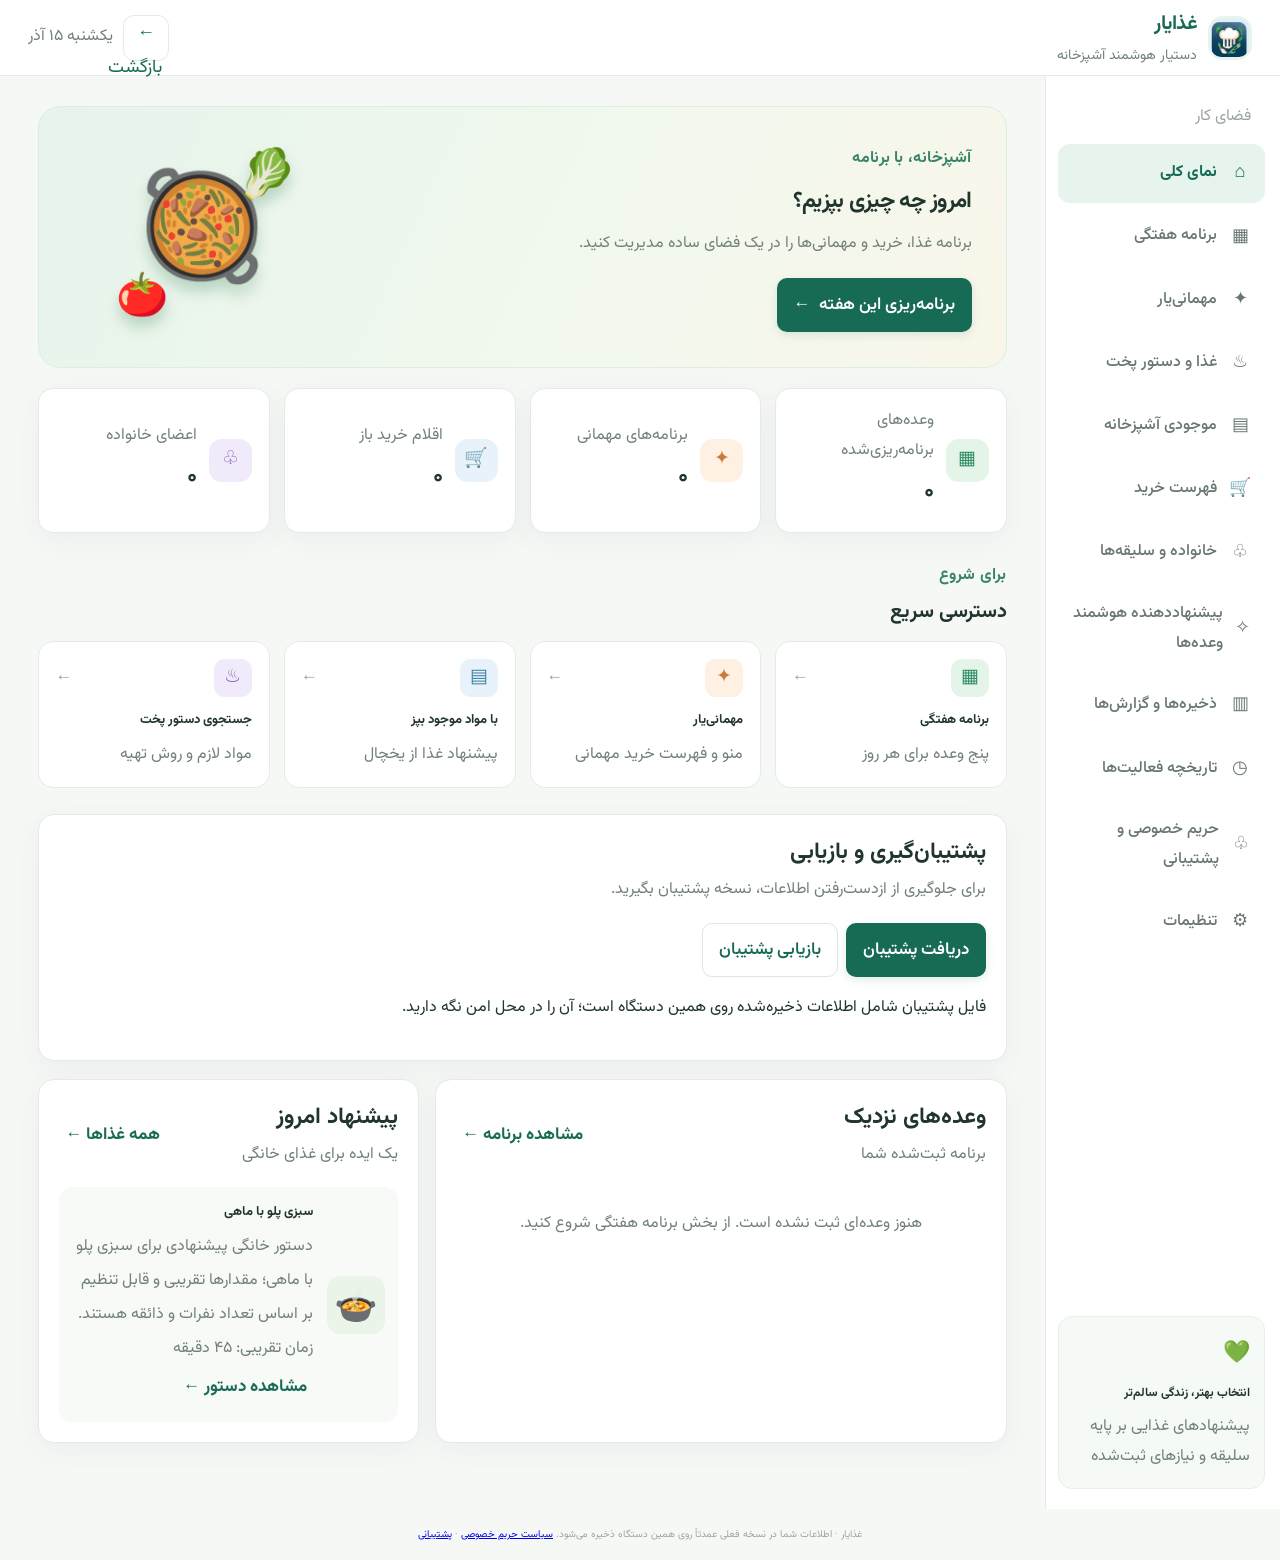
==== commit faebdffa: "Move restore action from header to dashboard backup panel" ====
--- a/app/src/main/assets/www/index.html
+++ b/app/src/main/assets/www/index.html
@@ -7,7 +7,7 @@
 <title>غذایار | دستیار برنامه‌ریزی غذا</title>
 </head>
 <body>
-<header class="topbar"><a class="brand" href="#dashboard" aria-label="غذایار"><span class="brand-icon"><img src="icon-192.png" alt="آیکون غذایار" style="width:38px;height:38px;object-fit:contain;border-radius:10px"></span><span><b>غذایار</b><small>دستیار هوشمند آشپزخانه</small></span></a><div class="top-actions"><button class="icon-btn back-btn" id="appBackBtn" title="بازگشت" aria-label="بازگشت">← بازگشت</button><span id="todayLabel" class="today-label"></span><button class="icon-btn" id="restoreBtn" title="بازیابی پشتیبان">⇩</button><input id="restoreFile" type="file" accept="application/json,.json" hidden></div></header>
+<header class="topbar"><a class="brand" href="#dashboard" aria-label="غذایار"><span class="brand-icon"><img src="icon-192.png" alt="آیکون غذایار" style="width:38px;height:38px;object-fit:contain;border-radius:10px"></span><span><b>غذایار</b><small>دستیار هوشمند آشپزخانه</small></span></a><div class="top-actions"><button class="icon-btn back-btn" id="appBackBtn" title="بازگشت" aria-label="بازگشت">← بازگشت</button><span id="todayLabel" class="today-label"></span><input id="restoreFile" type="file" accept="application/json,.json" hidden></div></header>
 <div class="app-shell"><aside class="sidebar"><div class="side-label">فضای کار</div><nav id="mainNav">
 <button class="nav-item active" data-view="dashboard"><span>⌂</span> نمای کلی</button><button class="nav-item" data-view="weekly"><span>▦</span> برنامه هفتگی</button><button class="nav-item" data-view="party"><span>✦</span> مهمانی‌یار</button><button class="nav-item" data-view="recipes"><span>♨</span> غذا و دستور پخت</button><button class="nav-item" data-view="inventory"><span>▤</span> موجودی آشپزخانه</button><button class="nav-item" data-view="shopping"><span>🛒</span> فهرست خرید</button><button class="nav-item" data-view="family"><span>♧</span> خانواده و سلیقه‌ها</button><button class="nav-item" data-view="smartmenu"><span>✧</span> پیشنهاددهنده هوشمند وعده‌ها</button><button class="nav-item" data-view="reports"><span>▥</span> ذخیره‌ها و گزارش‌ها</button><button class="nav-item" data-view="history"><span>◷</span> تاریخچه فعالیت‌ها</button><button class="nav-item" data-view="privacy"><span>♧</span> حریم خصوصی و پشتیبانی</button><button class="nav-item" data-view="settings"><span>⚙</span> تنظیمات</button>
 </nav><div class="sidebar-note"><span>💚</span><b>انتخاب بهتر، زندگی سالم‌تر</b><small>پیشنهادهای غذایی بر پایه سلیقه و نیازهای ثبت‌شده</small></div></aside>
